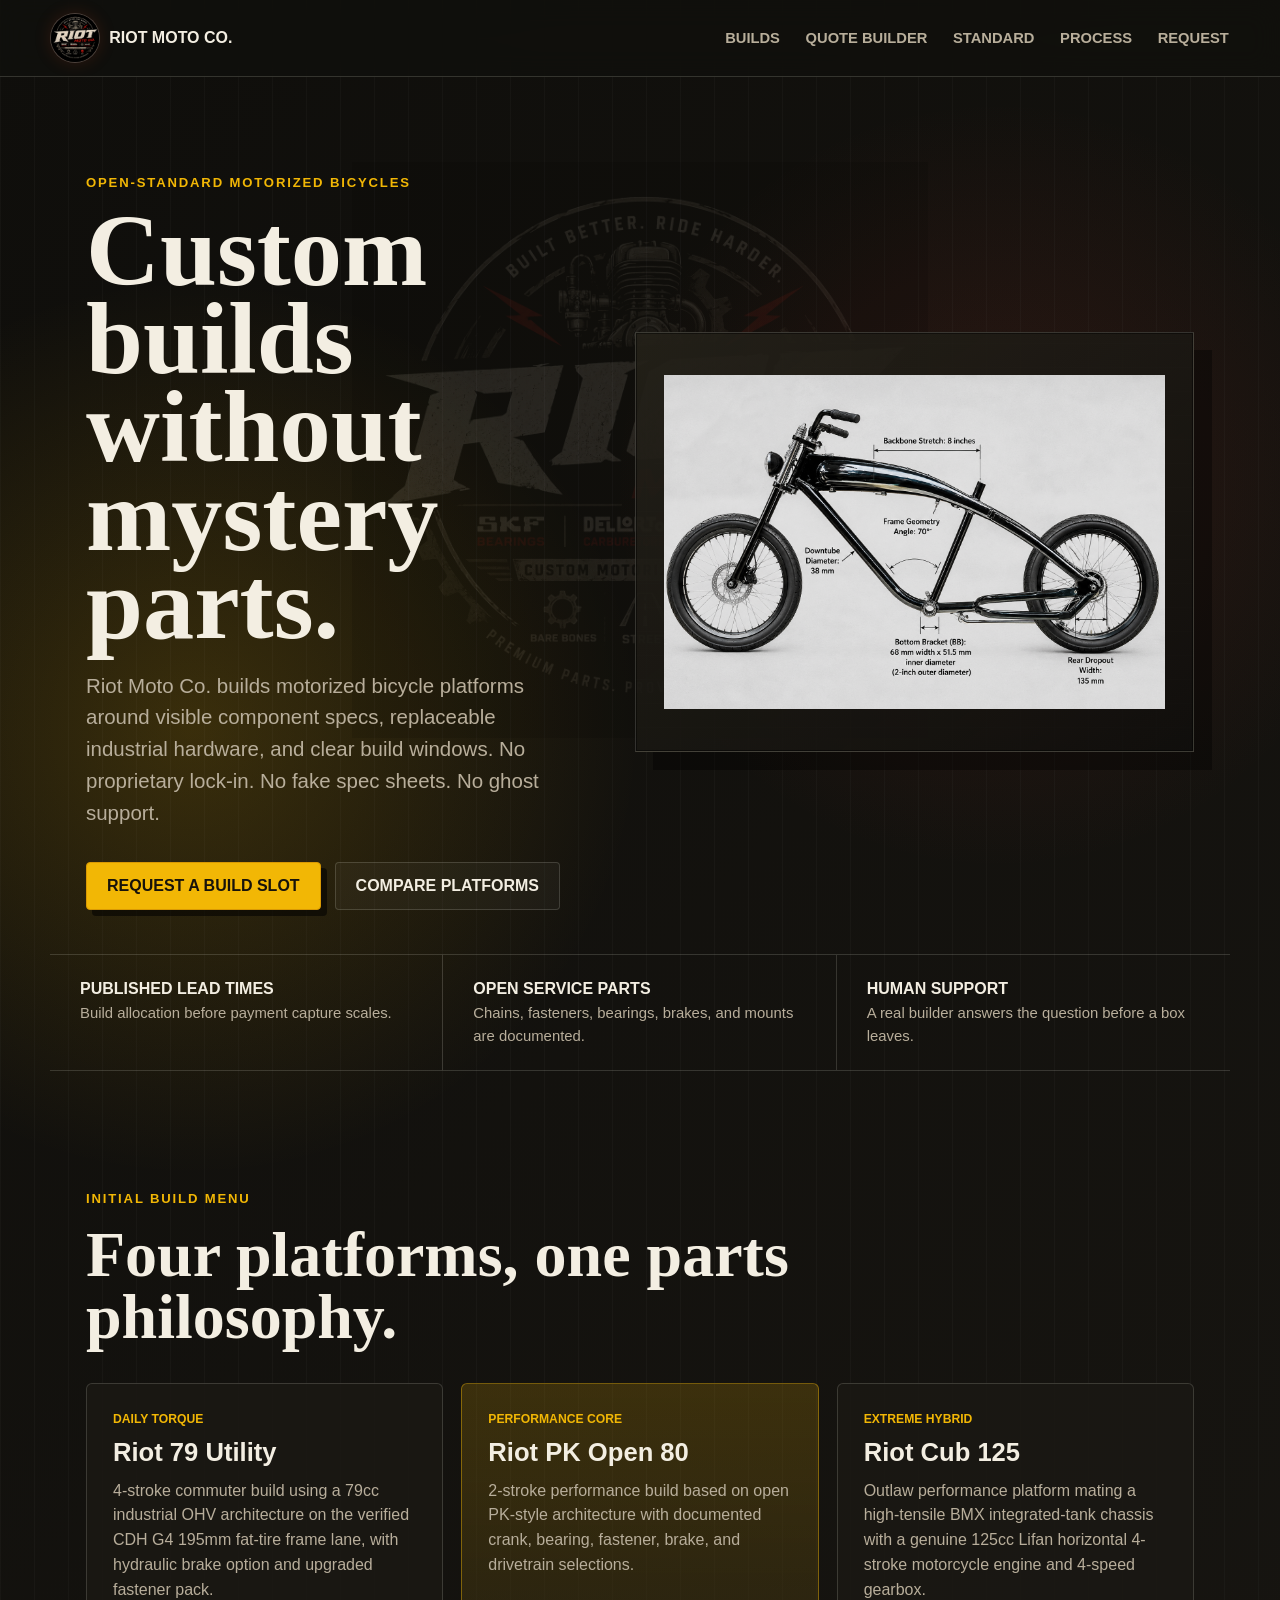
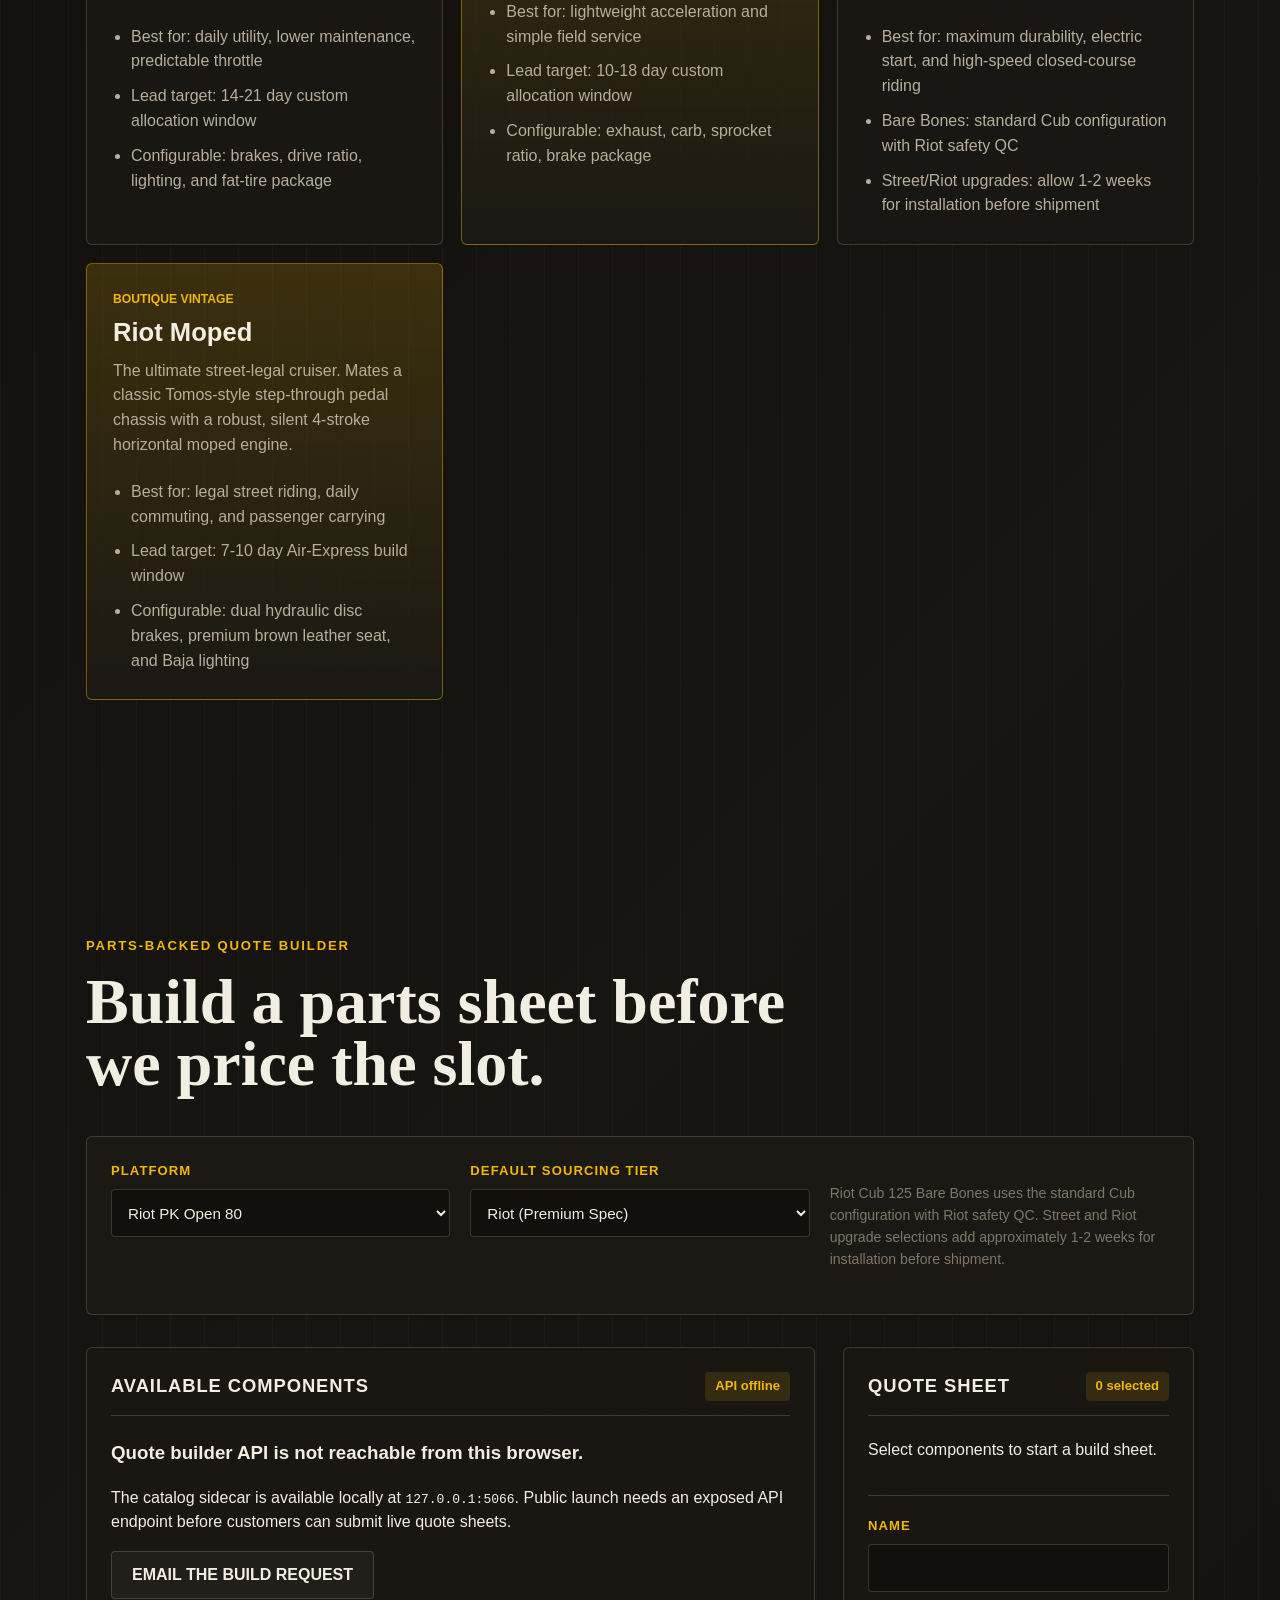
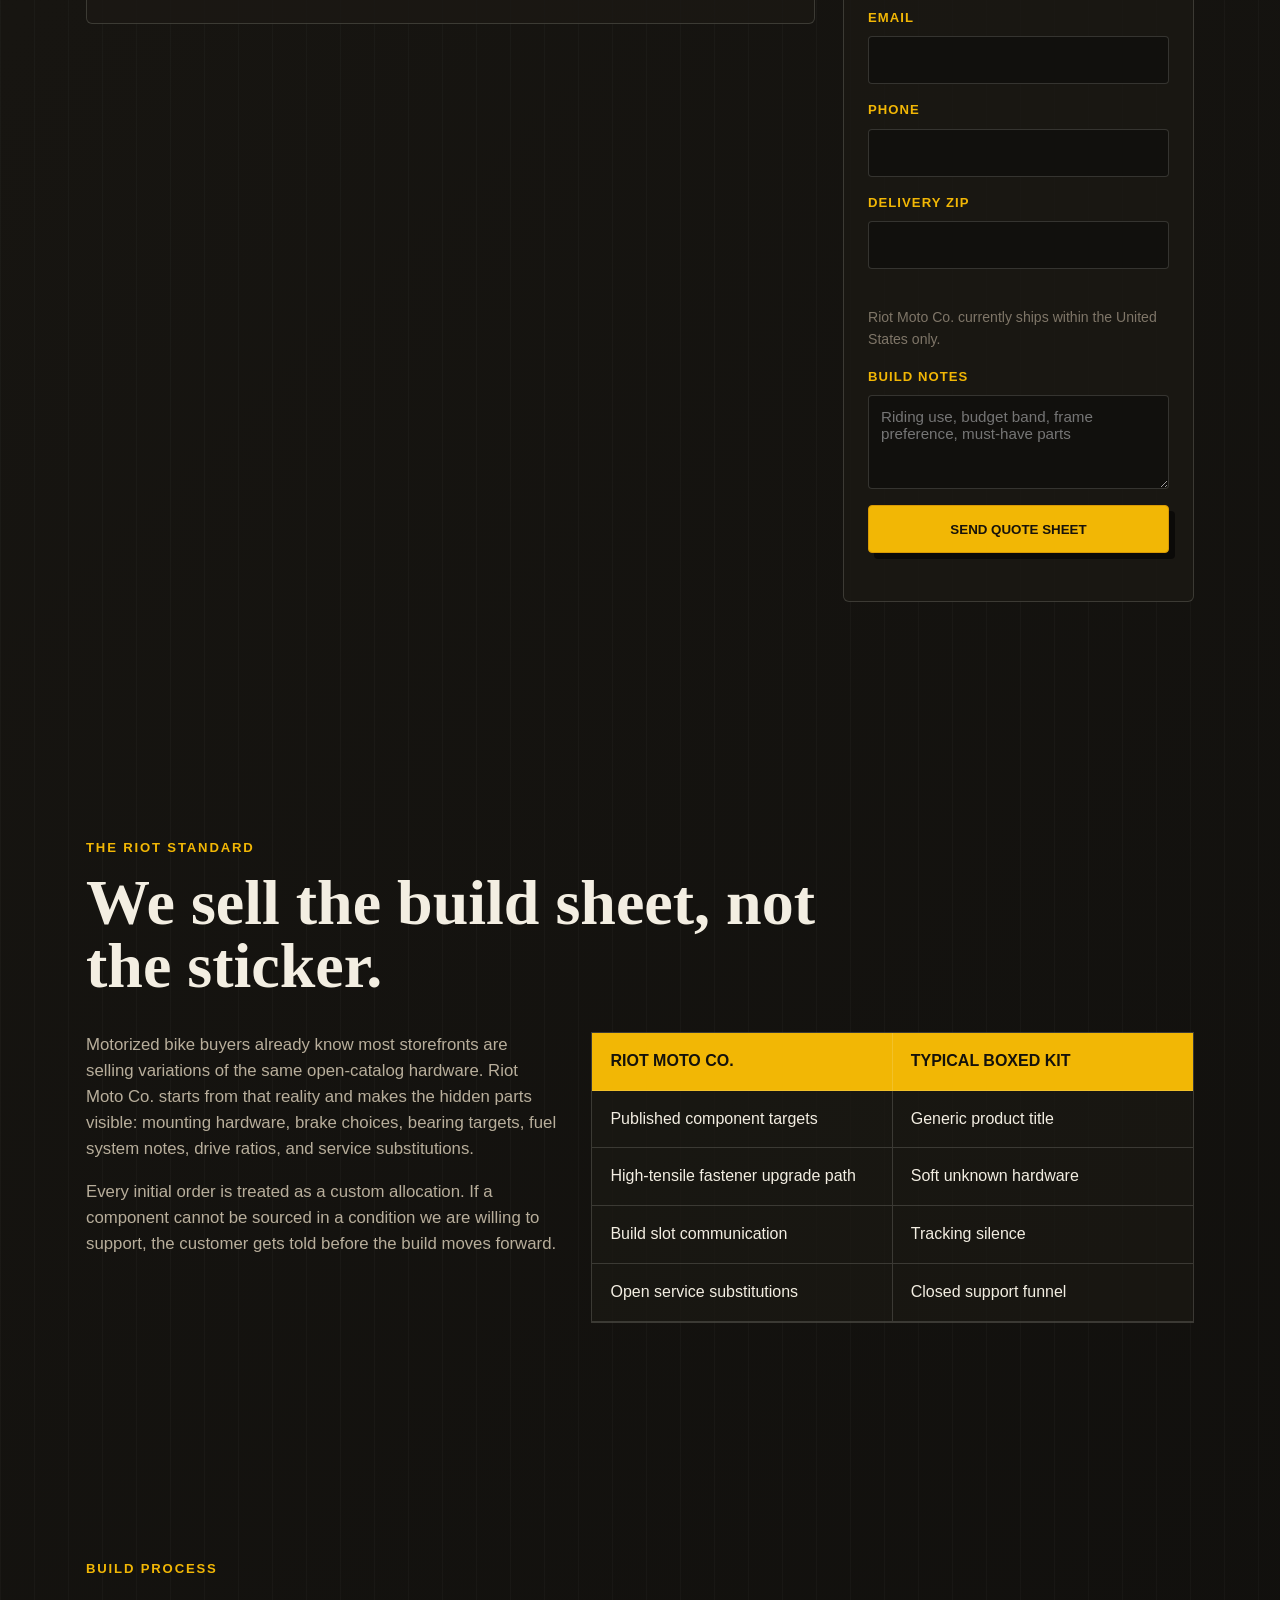
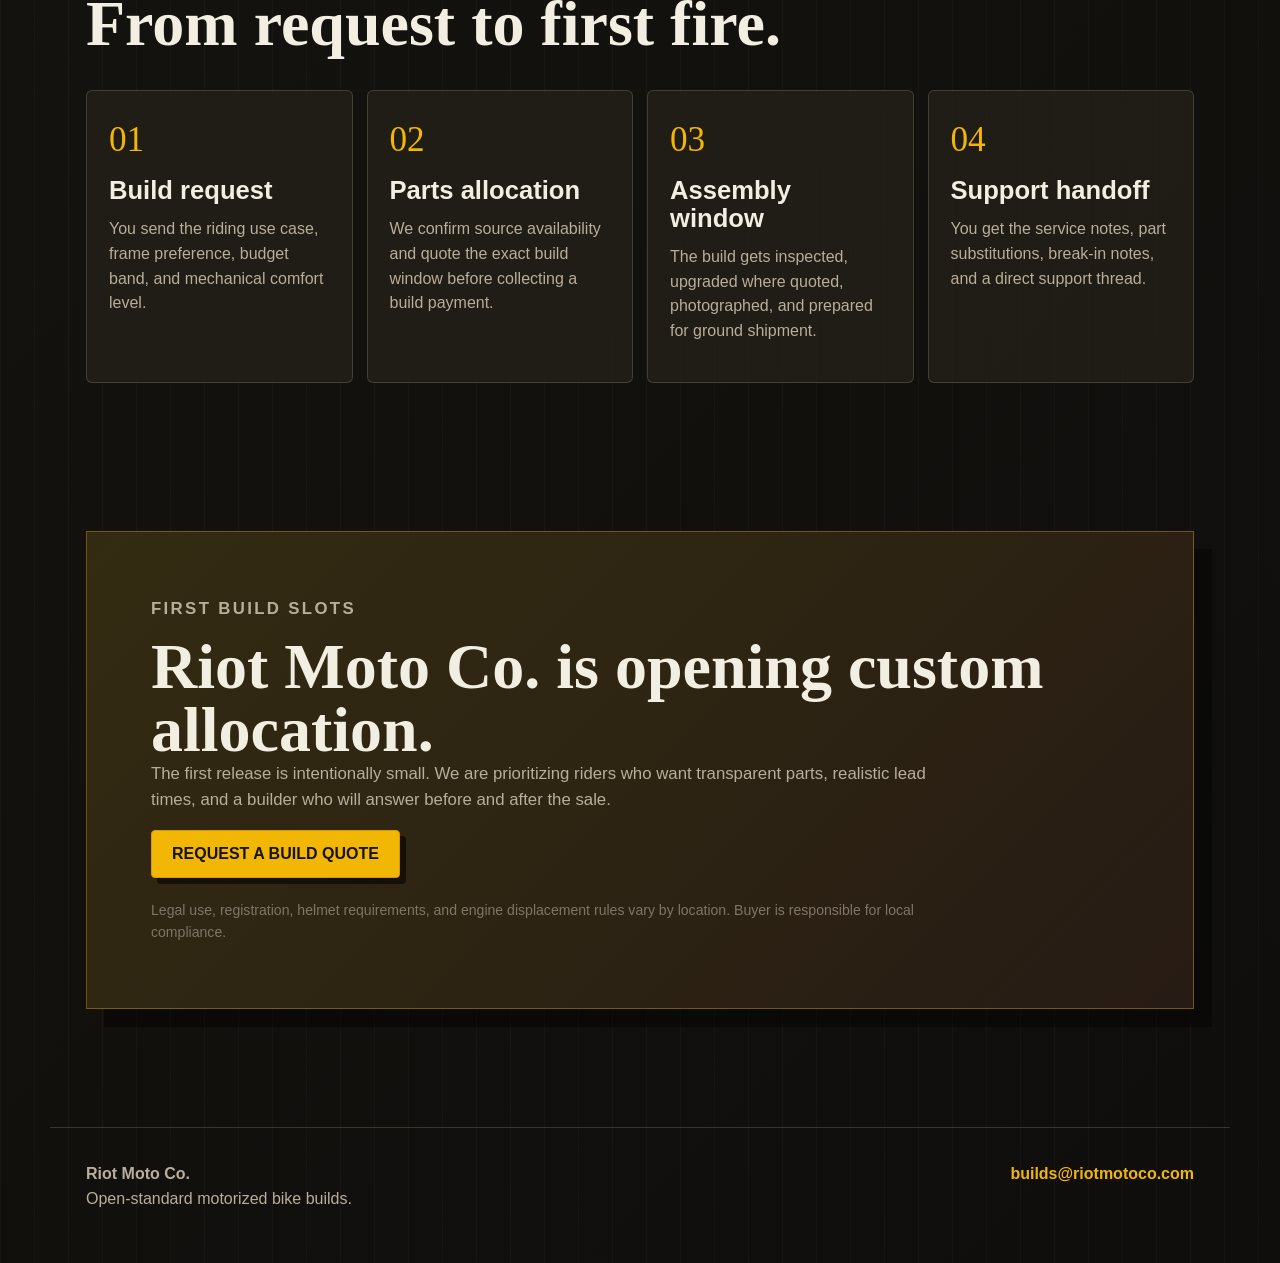
==== index.html @ 098c705f "Refine Cub 125 tier wording" ====
<!doctype html>
<html lang="en">
<head>
  <meta charset="utf-8">
  <meta name="viewport" content="width=device-width, initial-scale=1">
  <title>Riot Moto Co. | Open-Standard Motorized Bike Builds</title>
  <meta name="description" content="Riot Moto Co. builds open-standard motorized bicycle platforms with transparent parts, high-tensile hardware, and custom build allocation.">
  <meta name="robots" content="index, follow">
  <meta property="og:type" content="website">
  <meta property="og:site_name" content="Riot Moto Co.">
  <meta property="og:title" content="Riot Moto Co. | Open-Standard Motorized Bike Builds">
  <meta property="og:description" content="Built to order. Open-standard parts. Clear lead times. Real support.">
  <meta property="og:url" content="https://riotmotoco.com">
  <meta property="og:image" content="https://riotmotoco.com/assets/riot-moto-logo.png">
  <meta name="twitter:card" content="summary_large_image">
  <meta name="twitter:title" content="Riot Moto Co. | Open-Standard Motorized Bike Builds">
  <meta name="twitter:description" content="Custom motorized bicycle platforms with transparent parts, high-tensile hardware, and clear build allocation.">
  <meta name="twitter:image" content="https://riotmotoco.com/assets/riot-moto-logo.png">
  <link rel="canonical" href="https://riotmotoco.com">
  <link rel="icon" type="image/png" href="assets/riot-moto-logo-mark.png">
  <link rel="stylesheet" href="styles.css?v=14">
  <script src="app.js?v=17" defer></script>
  <script type="application/ld+json">
  {
    "@context": "https://schema.org",
    "@type": "LocalBusiness",
    "name": "Riot Moto Co.",
    "image": "https://riotmotoco.com/assets/riot-moto-logo.png",
    "url": "https://riotmotoco.com",
    "email": "builds@riotmotoco.com",
    "description": "Riot Moto Co. builds custom, open-standard motorized bicycle platforms with transparent parts, high-tensile hardware, and clear build allocation.",
    "priceRange": "$$",
    "address": {
      "@type": "PostalAddress",
      "addressCountry": "US"
    },
    "hasOfferCatalog": {
      "@type": "OfferCatalog",
      "name": "Custom Motorized Bicycle Platforms",
      "itemListElement": [
        {
          "@type": "Offer",
          "itemOffered": {
            "@type": "Service",
            "name": "Riot PK Open 80",
            "description": "2-stroke performance build based on open PK-style architecture with documented crank, bearing, fastener, brake, and drivetrain selections."
          }
        },
        {
          "@type": "Offer",
          "itemOffered": {
            "@type": "Service",
            "name": "Riot 79 Utility",
            "description": "4-stroke commuter build using a 79cc industrial OHV architecture on the CDH G4 195mm fat-tire frame lane."
          }
        },
        {
          "@type": "Offer",
          "itemOffered": {
            "@type": "Service",
            "name": "Riot Cub 125",
            "description": "Extreme Outlaw BMX hybrid platform mating a high-tensile integrated gas-tank chassis with a genuine 125cc Lifan horizontal 4-stroke motorcycle engine."
          }
        },
        {
          "@type": "Offer",
          "itemOffered": {
            "@type": "Service",
            "name": "Riot Moped",
            "description": "Turnkey pedal-equipped underbone moped platform with 49cc, 70cc, and 100cc four-stroke configuration paths."
          }
        }
      ]
    }
  }
  </script>
</head>
<body>
  <header class="site-header">
    <a class="brand" href="#top" aria-label="Riot Moto Co. home">
      <img class="brand-logo" src="assets/riot-moto-logo-mark.png" alt="Riot Moto Co. Logo Mark" width="48" height="48">
      <span>Riot Moto Co.</span>
    </a>
    <nav class="site-nav" aria-label="Primary navigation">
      <a href="#builds">Builds</a>
      <a href="#quote-builder">Quote Builder</a>
      <a href="#standard">Standard</a>
      <a href="#process">Process</a>
      <a href="#request">Request</a>
    </nav>
  </header>

  <main id="top">
    <section class="hero" aria-labelledby="hero-title">
      <div class="hero-copy">
        <p class="eyebrow">Open-standard motorized bicycles</p>
        <h1 id="hero-title">Custom builds without mystery parts.</h1>
        <p class="hero-lede">
          Riot Moto Co. builds motorized bicycle platforms around visible component specs,
          replaceable industrial hardware, and clear build windows. No proprietary lock-in.
          No fake spec sheets. No ghost support.
        </p>
        <div class="hero-actions">
          <a class="button primary" href="#request">Request a build slot</a>
          <a class="button ghost" href="#builds">Compare platforms</a>
        </div>
      </div>
      <div class="hero-visual" aria-label="Motorized bicycle frame geometry blueprint">
        <img src="assets/riot-frame-geometry.png" alt="Riot Moto Co. Motorized Bicycle Frame Geometry Blueprint">
      </div>
    </section>

    <section class="signal-strip" aria-label="Riot Moto Co. build promises">
      <div>
        <strong>Published lead times</strong>
        <span>Build allocation before payment capture scales.</span>
      </div>
      <div>
        <strong>Open service parts</strong>
        <span>Chains, fasteners, bearings, brakes, and mounts are documented.</span>
      </div>
      <div>
        <strong>Human support</strong>
        <span>A real builder answers the question before a box leaves.</span>
      </div>
    </section>

    <section id="builds" class="section builds" aria-labelledby="builds-title">
      <div class="section-heading">
        <p class="eyebrow">Initial build menu</p>
        <h2 id="builds-title">Four platforms, one parts philosophy.</h2>
      </div>
      <div class="build-grid">
        <article class="build-card">
          <div class="card-topline">Daily torque</div>
          <h3>Riot 79 Utility</h3>
          <p>4-stroke commuter build using a 79cc industrial OHV architecture on the verified CDH G4 195mm fat-tire frame lane, with hydraulic brake option and upgraded fastener pack.</p>
          <ul>
            <li>Best for: daily utility, lower maintenance, predictable throttle</li>
            <li>Lead target: 14-21 day custom allocation window</li>
            <li>Configurable: brakes, drive ratio, lighting, and fat-tire package</li>
          </ul>
        </article>

        <article class="build-card featured">
          <div class="card-topline">Performance core</div>
          <h3>Riot PK Open 80</h3>
          <p>2-stroke performance build based on open PK-style architecture with documented crank, bearing, fastener, brake, and drivetrain selections.</p>
          <ul>
            <li>Best for: lightweight acceleration and simple field service</li>
            <li>Lead target: 10-18 day custom allocation window</li>
            <li>Configurable: exhaust, carb, sprocket ratio, brake package</li>
          </ul>
        </article>

        <article class="build-card featured-extreme">
          <div class="card-topline">Extreme hybrid</div>
          <h3>Riot Cub 125</h3>
          <p>Outlaw performance platform mating a high-tensile BMX integrated-tank chassis with a genuine 125cc Lifan horizontal 4-stroke motorcycle engine and 4-speed gearbox.</p>
          <ul>
            <li>Best for: maximum durability, electric start, and high-speed closed-course riding</li>
            <li>Bare Bones: standard Cub configuration with Riot safety QC</li>
            <li>Street/Riot upgrades: allow 1-2 weeks for installation before shipment</li>
          </ul>
        </article>

        <article class="build-card featured">
          <div class="card-topline">Boutique Vintage</div>
          <h3>Riot Moped</h3>
          <p>The ultimate street-legal cruiser. Mates a classic Tomos-style step-through pedal chassis with a robust, silent 4-stroke horizontal moped engine.</p>
          <ul>
            <li>Best for: legal street riding, daily commuting, and passenger carrying</li>
            <li>Lead target: 7-10 day Air-Express build window</li>
            <li>Configurable: dual hydraulic disc brakes, premium brown leather seat, and Baja lighting</li>
          </ul>
        </article>
      </div>
    </section>

    <section id="quote-builder" class="section configurator" aria-labelledby="quote-builder-title">
      <div class="section-heading">
        <p class="eyebrow">Parts-backed quote builder</p>
        <h2 id="quote-builder-title">Build a parts sheet before we price the slot.</h2>
      </div>
      <div class="configurator-shell">
        <div class="configurator-controls" aria-label="Build configuration controls">
          <label class="field">
            <span>Platform</span>
            <select id="buildSelect">
              <option value="PK80">Riot PK Open 80</option>
              <option value="UTILITY79">Riot 79 Utility</option>
              <option value="CUB125">Riot Cub 125</option>
              <option value="MOPED70">Riot Moped</option>
            </select>
          </label>

          <label class="field">
            <span>Default Sourcing Tier</span>
            <select id="tierSelectDefault">
              <option value="premium" selected>Riot (Premium Spec)</option>
              <option value="mid">Street (Mid-Range)</option>
              <option value="cheap">Bare Bones (Cheap OEM)</option>
            </select>
          </label>

          <p class="small-note">Riot Cub 125 Bare Bones uses the standard Cub configuration with Riot safety QC. Street and Riot upgrade selections add approximately 1-2 weeks for installation before shipment.</p>


          <div class="filter-row" id="systemFilters" aria-label="Part system filters"></div>
        </div>

        <div class="catalog-layout">
          <div class="parts-panel">
            <div class="panel-heading">
              <h3>Available components</h3>
              <span id="partsCount">Loading...</span>
            </div>
            <div id="partsList" class="parts-list" aria-live="polite"></div>
          </div>

          <aside class="quote-panel" aria-label="Quote request summary">
            <div id="quoteConfigSection">
              <div class="panel-heading">
                <h3>Quote sheet</h3>
                <span id="selectedCount">0 selected</span>
              </div>
              <div id="selectedParts" class="selected-parts">
                <p class="muted-text">Select components to start a build sheet.</p>
              </div>
              <div id="sidebarTotal" class="sidebar-total-block"></div>
              <form id="quoteForm" class="quote-form">
                <label class="field">
                  <span>Name</span>
                  <input name="name" autocomplete="name" required>
                </label>
                <label class="field">
                  <span>Email</span>
                  <input name="email" type="email" autocomplete="email" required>
                </label>
                <label class="field">
                  <span>Phone</span>
                  <input name="phone" autocomplete="tel">
                </label>
                <label class="field">
                  <span>Delivery ZIP</span>
                  <input name="shipping_zip" inputmode="numeric" autocomplete="postal-code" pattern="[0-9]{5}" maxlength="5" required>
                </label>
                <p class="small-note">Riot Moto Co. currently ships within the United States only.</p>
                <label class="field">
                  <span>Build notes</span>
                  <textarea name="message" rows="4" placeholder="Riding use, budget band, frame preference, must-have parts"></textarea>
                </label>
                <button class="button primary" type="submit">Send quote sheet</button>
                <p id="quoteStatus" class="form-status" role="status"></p>
              </form>
            </div>
            <div id="quoteSuccessSection" class="quote-success-section" style="display: none;">
              <!-- Dynamic Success Landing Page goes here -->
            </div>
          </aside>
        </div>
      </div>
    </section>

    <section id="standard" class="section standard" aria-labelledby="standard-title">
      <div class="section-heading">
        <p class="eyebrow">The Riot standard</p>
        <h2 id="standard-title">We sell the build sheet, not the sticker.</h2>
      </div>
      <div class="standard-grid">
        <div class="standard-copy">
          <p>
            Motorized bike buyers already know most storefronts are selling variations of the
            same open-catalog hardware. Riot Moto Co. starts from that reality and makes the
            hidden parts visible: mounting hardware, brake choices, bearing targets, fuel
            system notes, drive ratios, and service substitutions.
          </p>
          <p>
            Every initial order is treated as a custom allocation. If a component cannot be
            sourced in a condition we are willing to support, the customer gets told before
            the build moves forward.
          </p>
        </div>
        <div class="contrast-table" role="table" aria-label="Riot Moto Co. standard compared to typical boxed kits">
          <div role="row" class="table-head">
            <span role="columnheader">Riot Moto Co.</span>
            <span role="columnheader">Typical boxed kit</span>
          </div>
          <div role="row">
            <span role="cell">Published component targets</span>
            <span role="cell">Generic product title</span>
          </div>
          <div role="row">
            <span role="cell">High-tensile fastener upgrade path</span>
            <span role="cell">Soft unknown hardware</span>
          </div>
          <div role="row">
            <span role="cell">Build slot communication</span>
            <span role="cell">Tracking silence</span>
          </div>
          <div role="row">
            <span role="cell">Open service substitutions</span>
            <span role="cell">Closed support funnel</span>
          </div>
        </div>
      </div>
    </section>

    <section id="process" class="section process" aria-labelledby="process-title">
      <div class="section-heading">
        <p class="eyebrow">Build process</p>
        <h2 id="process-title">From request to first fire.</h2>
      </div>
      <div class="process-steps">
        <article>
          <span>01</span>
          <h3>Build request</h3>
          <p>You send the riding use case, frame preference, budget band, and mechanical comfort level.</p>
        </article>
        <article>
          <span>02</span>
          <h3>Parts allocation</h3>
          <p>We confirm source availability and quote the exact build window before collecting a build payment.</p>
        </article>
        <article>
          <span>03</span>
          <h3>Assembly window</h3>
          <p>The build gets inspected, upgraded where quoted, photographed, and prepared for ground shipment.</p>
        </article>
        <article>
          <span>04</span>
          <h3>Support handoff</h3>
          <p>You get the service notes, part substitutions, break-in notes, and a direct support thread.</p>
        </article>
      </div>
    </section>

    <section id="request" class="section request" aria-labelledby="request-title">
      <div class="request-panel">
        <p class="eyebrow">First build slots</p>
        <h2 id="request-title">Riot Moto Co. is opening custom allocation.</h2>
        <p>
          The first release is intentionally small. We are prioritizing riders who want
          transparent parts, realistic lead times, and a builder who will answer before
          and after the sale.
        </p>
        <a class="button primary" href="mailto:builds@riotmotoco.com?subject=Riot%20Co.%20Build%20Request&body=Name%3A%0ALocation%3A%0APlatform%20interest%3A%20Riot%2079%20Utility%20%2F%20Riot%20PK%20Open%2080%20%2F%20Riot%20Cub%20125%20%2F%20Riot%20Moped%0ABudget%20band%3A%0ARiding%20use%20case%3A%0AMechanical%20comfort%20level%3A%0AQuestions%3A">Request a build quote</a>
        <p class="small-note">Legal use, registration, helmet requirements, and engine displacement rules vary by location. Buyer is responsible for local compliance.</p>
      </div>
    </section>
  </main>

  <footer class="site-footer">
    <div>
      <strong>Riot Moto Co.</strong>
      <span>Open-standard motorized bike builds.</span>
    </div>
    <a href="mailto:builds@riotmotoco.com">builds@riotmotoco.com</a>
  </footer>
</body>
</html>
---- styles.css ----
:root {
  --bg: #11100d;
  --panel: #1b1914;
  --panel-2: #242119;
  --ink: #f3eee2;
  --muted: #b8ae9b;
  --faint: #7f7668;
  --line: rgba(243, 238, 226, 0.16);
  --yellow: #f2b705;
  --yellow-2: #d99904;
  --red: #c83f2f;
  --steel: #9ba7a5;
  --green: #6f8f54;
  --max: 1180px;
}

* {
  box-sizing: border-box;
}

html {
  scroll-behavior: smooth;
}

body {
  margin: 0;
  color: var(--ink);
  font-family: "Aptos", "Segoe UI", sans-serif;
  background:
    linear-gradient(90deg, rgba(255,255,255,0.025) 1px, transparent 1px) 0 0 / 34px 34px,
    radial-gradient(circle at 15% 12%, rgba(242, 183, 5, 0.18), transparent 28rem),
    radial-gradient(circle at 78% 8%, rgba(200, 63, 47, 0.14), transparent 24rem),
    linear-gradient(135deg, #0f0e0b, #171511 44%, #0f0e0c);
  line-height: 1.55;
}

body::before {
  content: "";
  position: fixed;
  inset: 0;
  z-index: 0;
  pointer-events: none;
  background: url("assets/riot-moto-logo.png") center center / clamp(340px, 64vmin, 820px) auto no-repeat;
  opacity: 0.1;
  filter: saturate(0.92) contrast(1.05);
}

body > * {
  position: relative;
  z-index: 1;
}

a {
  color: inherit;
}

.site-header {
  position: sticky;
  top: 0;
  z-index: 20;
  display: flex;
  align-items: center;
  justify-content: space-between;
  gap: 24px;
  padding: 14px clamp(18px, 4vw, 52px);
  background: rgba(17, 16, 13, 0.82);
  border-bottom: 1px solid var(--line);
  backdrop-filter: blur(14px);
}

.brand {
  display: inline-flex;
  align-items: center;
  gap: 10px;
  font-weight: 900;
  text-decoration: none;
  text-transform: uppercase;
}

.brand-logo {
  width: 48px;
  height: 48px;
  object-fit: contain;
  border-radius: 50%;
  box-shadow: 0 0 0 1px rgba(243, 238, 226, 0.22), 0 0 18px rgba(200, 63, 47, 0.18);
}

.site-nav {
  display: flex;
  flex-wrap: wrap;
  justify-content: flex-end;
  gap: clamp(12px, 2vw, 26px);
  color: var(--muted);
  font-size: 0.92rem;
  font-weight: 800;
  text-transform: uppercase;
}

.site-nav a {
  text-decoration: none;
}

.site-nav a:hover {
  color: var(--yellow);
}

.hero {
  min-height: calc(100svh - 66px);
  max-width: var(--max);
  margin: 0 auto;
  display: grid;
  grid-template-columns: minmax(0, 0.92fr) minmax(320px, 1.08fr);
  align-items: center;
  gap: clamp(28px, 6vw, 72px);
  padding: clamp(52px, 8vw, 96px) clamp(18px, 4vw, 36px) 44px;
}

.eyebrow {
  margin: 0 0 14px;
  color: var(--yellow);
  font-size: 0.82rem;
  font-weight: 900;
  letter-spacing: 0.14em;
  text-transform: uppercase;
}

h1,
h2,
h3,
p {
  margin-top: 0;
}

h1 {
  max-width: 780px;
  margin-bottom: 22px;
  font-family: Georgia, "Times New Roman", serif;
  font-size: clamp(3.5rem, 8vw, 7.25rem);
  line-height: 0.86;
  letter-spacing: 0;
}

.hero-lede {
  max-width: 680px;
  color: var(--muted);
  font-size: clamp(1.03rem, 1.8vw, 1.28rem);
}

.hero-actions {
  display: flex;
  flex-wrap: wrap;
  gap: 14px;
  margin-top: 34px;
}

.button {
  display: inline-flex;
  align-items: center;
  justify-content: center;
  min-height: 48px;
  padding: 0 20px;
  border: 1px solid var(--line);
  border-radius: 4px;
  font-weight: 900;
  text-decoration: none;
  text-transform: uppercase;
}

.button.primary {
  color: #17130b;
  background: var(--yellow);
  border-color: var(--yellow-2);
  box-shadow: 6px 6px 0 rgba(0, 0, 0, 0.55);
}

.button.ghost {
  color: var(--ink);
  background: rgba(255, 255, 255, 0.035);
}

.button:hover {
  transform: translateY(-1px);
}

.hero-visual {
  min-height: 420px;
  display: grid;
  place-items: center;
  padding: clamp(10px, 3vw, 28px);
  border: 1px solid var(--line);
  background:
    linear-gradient(145deg, rgba(36, 33, 25, 0.92), rgba(15, 14, 12, 0.8)),
    repeating-linear-gradient(0deg, transparent, transparent 23px, rgba(255,255,255,0.04) 24px);
  box-shadow: inset 0 0 0 1px rgba(0,0,0,0.45), 18px 18px 0 rgba(0,0,0,0.36);
}

.hero-visual img {
  width: min(100%, 620px);
  height: auto;
}

.signal-strip {
  max-width: var(--max);
  margin: 0 auto;
  display: grid;
  grid-template-columns: repeat(3, 1fr);
  border-top: 1px solid var(--line);
  border-bottom: 1px solid var(--line);
}

.signal-strip div {
  padding: 22px clamp(18px, 3vw, 30px);
  border-right: 1px solid var(--line);
}

.signal-strip div:last-child {
  border-right: 0;
}

.signal-strip strong,
.signal-strip span {
  display: block;
}

.signal-strip strong {
  color: var(--ink);
  text-transform: uppercase;
}

.signal-strip span {
  color: var(--muted);
  font-size: 0.93rem;
}

.section {
  max-width: var(--max);
  margin: 0 auto;
  padding: clamp(74px, 10vw, 118px) clamp(18px, 4vw, 36px);
}

.section-heading {
  max-width: 760px;
  margin-bottom: 34px;
}

h2 {
  margin-bottom: 0;
  font-family: Georgia, "Times New Roman", serif;
  font-size: clamp(2.2rem, 5vw, 4.4rem);
  line-height: 0.98;
  letter-spacing: 0;
}

.build-grid {
  display: grid;
  grid-template-columns: repeat(3, 1fr);
  gap: 18px;
}

.build-card {
  min-height: 420px;
  padding: 26px;
  background: rgba(27, 25, 20, 0.88);
  border: 1px solid var(--line);
  border-radius: 6px;
}

.build-card.featured {
  background: linear-gradient(180deg, rgba(242, 183, 5, 0.18), rgba(27, 25, 20, 0.9));
  border-color: rgba(242, 183, 5, 0.42);
}

.card-topline {
  color: var(--yellow);
  font-size: 0.76rem;
  font-weight: 900;
  text-transform: uppercase;
}

.build-card h3,
.process-steps h3 {
  margin: 10px 0 12px;
  font-size: clamp(1.35rem, 2vw, 1.85rem);
  line-height: 1.08;
}

.build-card p,
.build-card li,
.standard-copy p,
.process-steps p,
.request-panel p {
  color: var(--muted);
}

.build-card ul {
  padding-left: 18px;
  margin: 22px 0 0;
}

.build-card li + li {
  margin-top: 10px;
}

.standard-grid {
  display: grid;
  grid-template-columns: minmax(0, 0.88fr) minmax(320px, 1.12fr);
  gap: 32px;
  align-items: start;
}

.standard-copy {
  font-size: 1.05rem;
}

.contrast-table {
  border: 1px solid var(--line);
  background: rgba(27, 25, 20, 0.72);
}

.contrast-table > div {
  display: grid;
  grid-template-columns: 1fr 1fr;
}

.contrast-table span {
  padding: 16px 18px;
  border-bottom: 1px solid var(--line);
}

.contrast-table span:first-child {
  border-right: 1px solid var(--line);
}

.contrast-table .table-head span {
  color: #15120b;
  background: var(--yellow);
  font-weight: 900;
  text-transform: uppercase;
}

.process-steps {
  display: grid;
  grid-template-columns: repeat(4, 1fr);
  gap: 14px;
}

.process-steps article {
  padding: 22px;
  min-height: 245px;
  background: rgba(36, 33, 25, 0.78);
  border: 1px solid var(--line);
  border-radius: 6px;
}

.process-steps span {
  color: var(--yellow);
  font-family: Georgia, "Times New Roman", serif;
  font-size: 2.2rem;
}

.request {
  padding-top: 30px;
}

.request-panel {
  padding: clamp(30px, 6vw, 64px);
  border: 1px solid rgba(242, 183, 5, 0.36);
  background:
    linear-gradient(135deg, rgba(242, 183, 5, 0.12), rgba(200, 63, 47, 0.08)),
    rgba(27, 25, 20, 0.92);
  box-shadow: 18px 18px 0 rgba(0,0,0,0.38);
}

.request-panel p {
  max-width: 790px;
  font-size: 1.05rem;
}

.small-note {
  margin: 22px 0 0;
  color: var(--faint) !important;
  font-size: 0.88rem !important;
}

.site-footer {
  max-width: var(--max);
  margin: 0 auto;
  padding: 34px clamp(18px, 4vw, 36px) 52px;
  display: flex;
  justify-content: space-between;
  gap: 18px;
  color: var(--muted);
  border-top: 1px solid var(--line);
}

.site-footer strong,
.site-footer span {
  display: block;
}

.site-footer a {
  color: var(--yellow);
  text-decoration: none;
  font-weight: 900;
}

@media (max-width: 900px) {
  .site-header,
  .site-footer {
    align-items: flex-start;
    flex-direction: column;
  }

  .hero,
  .standard-grid {
    grid-template-columns: 1fr;
  }

  .hero {
    min-height: auto;
  }

  .hero-visual {
    min-height: 300px;
  }

  .signal-strip,
  .build-grid,
  .process-steps {
    grid-template-columns: 1fr;
  }

  .signal-strip div {
    border-right: 0;
    border-bottom: 1px solid var(--line);
  }

  .signal-strip div:last-child {
    border-bottom: 0;
  }
}

@media (max-width: 560px) {
  .site-nav {
    display: none;
  }

  h1 {
    font-size: clamp(3rem, 18vw, 4.2rem);
  }

  .hero-actions,
  .button {
    width: 100%;
  }

  .contrast-table > div {
    grid-template-columns: 1fr;
  }

  .contrast-table span:first-child {
    border-right: 0;
  }
}

/* CONFIGURATOR LAYOUT SYSTEM */
.configurator-shell {
  display: flex;
  flex-direction: column;
  gap: 32px;
  margin-top: 40px;
}

.configurator-controls {
  display: grid;
  grid-template-columns: repeat(auto-fit, minmax(260px, 1fr));
  gap: 20px;
  background: var(--panel);
  border: 1px solid var(--line);
  padding: 24px;
  border-radius: 6px;
}

.field {
  display: flex;
  flex-direction: column;
  gap: 8px;
}

.field span {
  font-size: 0.82rem;
  font-weight: 900;
  text-transform: uppercase;
  color: var(--yellow);
  letter-spacing: 0.08em;
}

.field select,
.field input,
.field textarea {
  min-height: 48px;
  padding: 12px;
  color: var(--ink);
  background: var(--bg);
  border: 1px solid var(--line);
  border-radius: 4px;
  font-family: inherit;
  font-size: 0.95rem;
  outline: none;
  transition: border-color 0.2s, box-shadow 0.2s;
}

.field select:focus,
.field input:focus,
.field textarea:focus {
  border-color: var(--yellow);
  box-shadow: 0 0 0 3px rgba(242, 183, 5, 0.18);
}

.filter-row {
  display: flex;
  flex-wrap: wrap;
  align-items: flex-end;
  gap: 10px;
}

.filter-chip {
  min-height: 38px;
  padding: 0 16px;
  color: var(--muted);
  background: rgba(255, 255, 255, 0.02);
  border: 1px solid var(--line);
  border-radius: 20px;
  font-size: 0.85rem;
  font-weight: 700;
  cursor: pointer;
  transition: all 0.2s;
}

.filter-chip:hover {
  color: var(--ink);
  background: rgba(255, 255, 255, 0.06);
}

.filter-chip.active {
  color: #17130b;
  background: var(--yellow);
  border-color: var(--yellow-2);
}

/* CATALOG DOUBLE-COLUMN GRID */
.catalog-layout {
  display: grid;
  grid-template-columns: minmax(0, 1.35fr) minmax(320px, 0.65fr);
  gap: 28px;
  align-items: start;
}

.parts-panel,
.quote-panel {
  background: rgba(27, 25, 20, 0.82);
  border: 1px solid var(--line);
  border-radius: 6px;
}

.parts-panel {
  padding: 24px;
}

.quote-panel {
  position: sticky;
  top: 86px;
  padding: 24px;
}

.panel-heading {
  display: flex;
  align-items: center;
  justify-content: space-between;
  border-bottom: 1px solid var(--line);
  padding-bottom: 14px;
  margin-bottom: 22px;
}

.panel-heading h3 {
  margin: 0;
  font-size: 1.15rem;
  font-weight: 900;
  text-transform: uppercase;
  letter-spacing: 0.05em;
}

#partsCount,
#selectedCount {
  font-size: 0.82rem;
  font-weight: 800;
  color: var(--yellow);
  background: rgba(242, 183, 5, 0.12);
  padding: 4px 10px;
  border-radius: 4px;
}

/* PART ROW CONTAINER */
.parts-list {
  display: flex;
  flex-direction: column;
  gap: 24px;
}

.part-row {
  display: flex;
  flex-direction: column;
  gap: 16px;
  padding: 20px;
  background: var(--panel-2);
  border: 1px solid var(--line);
  border-radius: 6px;
  transition: border-color 0.25s, box-shadow 0.25s;
}

.part-row.included {
  border-color: rgba(242, 183, 5, 0.25);
  box-shadow: inset 4px 0 0 var(--yellow);
}

.part-row.excluded {
  opacity: 0.6;
  border-color: rgba(255, 255, 255, 0.04);
}

.part-header {
  display: flex;
  flex-direction: column;
  gap: 8px;
}

.part-title-row {
  display: flex;
  flex-wrap: wrap;
  align-items: center;
  justify-content: space-between;
  gap: 12px;
}

.part-title-row h4 {
  margin: 0;
  font-size: 1.18rem;
  font-weight: 800;
}

.required-pill {
  font-size: 0.72rem;
  font-weight: 800;
  color: #c83f2f;
  background: rgba(200, 63, 47, 0.12);
  border: 1px solid rgba(200, 63, 47, 0.3);
  padding: 3px 8px;
  border-radius: 4px;
  text-transform: uppercase;
}

.optional-pill {
  font-size: 0.72rem;
  font-weight: 800;
  color: var(--steel);
  background: rgba(155, 167, 165, 0.1);
  border: 1px solid rgba(155, 167, 165, 0.2);
  padding: 3px 8px;
  border-radius: 4px;
  text-transform: uppercase;
}

.part-meta {
  margin: 0;
  display: flex;
  flex-wrap: wrap;
  gap: 14px;
  font-size: 0.8rem;
}

.part-meta div {
  display: flex;
  gap: 6px;
}

.part-meta dt {
  color: var(--faint);
  font-weight: 800;
  text-transform: uppercase;
}

.part-meta dd {
  margin: 0;
  color: var(--muted);
}

/* THREE TIER GRID */
.tier-grid {
  display: grid;
  grid-template-columns: repeat(auto-fit, minmax(200px, 1fr));
  gap: 12px;
}

.tier-card {
  display: flex;
  flex-direction: column;
  text-align: left;
  padding: 16px;
  background: rgba(17, 16, 13, 0.58);
  border: 1px solid var(--line);
  border-radius: 4px;
  cursor: pointer;
  outline: none;
  font-family: inherit;
  transition: border-color 0.2s, box-shadow 0.2s, background-color 0.2s;
}

.tier-card:hover {
  background: rgba(255, 255, 255, 0.025);
  border-color: var(--faint);
}

.tier-badge {
  font-size: 0.65rem;
  font-weight: 900;
  text-transform: uppercase;
  letter-spacing: 0.05em;
  padding: 2px 6px;
  border-radius: 3px;
  width: max-content;
  margin-bottom: 10px;
}

.tier-card.cheap .tier-badge {
  color: #c83f2f;
  background: rgba(200, 63, 47, 0.12);
}

.tier-card.mid .tier-badge {
  color: var(--steel);
  background: rgba(155, 167, 165, 0.12);
}

.tier-card.premium .tier-badge {
  color: var(--yellow);
  background: rgba(242, 183, 5, 0.12);
}

.tier-card.none .tier-badge {
  color: var(--faint);
  background: rgba(255, 255, 255, 0.04);
}

.tier-title {
  display: block;
  font-size: 0.9rem;
  font-weight: 800;
  color: var(--ink);
  margin-bottom: 6px;
}

.tier-desc {
  font-size: 0.78rem;
  line-height: 1.4;
  color: var(--muted);
}

/* ACTIVE TIER CARDS */
.tier-card.active {
  background: rgba(255, 255, 255, 0.045);
}

.tier-card.cheap.active {
  border-color: #c83f2f;
  box-shadow: 0 0 0 3px rgba(200, 63, 47, 0.15);
}

.tier-card.mid.active {
  border-color: var(--steel);
  box-shadow: 0 0 0 3px rgba(155, 167, 165, 0.15);
}

.tier-card.premium.active {
  border-color: var(--yellow);
  box-shadow: 0 0 0 3px rgba(242, 183, 5, 0.18);
  background: linear-gradient(180deg, rgba(242, 183, 5, 0.05), transparent);
}

.tier-card.none.active {
  border-color: var(--faint);
  opacity: 0.6;
}

/* SIDEBAR / SELECTION SHEET */
.selected-parts {
  display: flex;
  flex-direction: column;
  gap: 10px;
  max-height: 280px;
  overflow-y: auto;
  border-bottom: 1px solid var(--line);
  padding-bottom: 16px;
  margin-bottom: 20px;
}

.selected-item {
  display: flex;
  flex-direction: column;
  gap: 4px;
  padding: 10px 12px;
  background: var(--panel-2);
  border: 1px solid var(--line);
  border-radius: 4px;
}

.selected-item strong {
  font-size: 0.88rem;
  color: var(--ink);
}

.selected-meta {
  display: flex;
  align-items: center;
  justify-content: space-between;
  font-size: 0.74rem;
  color: var(--faint);
}

.selected-badge {
  font-size: 0.62rem;
  font-weight: 800;
  text-transform: uppercase;
  padding: 1px 6px;
  border-radius: 3px;
}

.selected-badge.badge-cheap {
  color: #c83f2f;
  background: rgba(200, 63, 47, 0.12);
}

.selected-badge.badge-mid {
  color: var(--steel);
  background: rgba(155, 167, 165, 0.12);
}

.selected-badge.badge-premium {
  color: var(--yellow);
  background: rgba(242, 183, 5, 0.12);
}

.sidebar-total-block {
  margin-bottom: 20px;
}

.sidebar-total-card {
  display: flex;
  flex-direction: column;
  gap: 4px;
  padding: 14px 16px;
  background: linear-gradient(135deg, rgba(0, 255, 0, 0.08), rgba(0, 255, 0, 0.02));
  border: 1px solid rgba(0, 255, 0, 0.25);
  border-radius: 6px;
  box-shadow: inset 0 0 10px rgba(0, 255, 0, 0.03);
}

.sidebar-total-breakdown {
  display: flex;
  flex-direction: column;
  gap: 6px;
  margin-bottom: 8px;
  font-size: 0.8rem;
  color: rgba(255, 255, 255, 0.7);
}

.breakdown-row {
  display: flex;
  justify-content: space-between;
  align-items: center;
}

.breakdown-row span:last-child {
  color: #00FF00;
  font-weight: 600;
}

.breakdown-divider {
  height: 1px;
  background: rgba(0, 255, 0, 0.2);
  margin: 6px 0;
}

.sidebar-total-card .total-label {
  font-size: 0.72rem;
  font-weight: 700;
  text-transform: uppercase;
  letter-spacing: 0.08em;
  color: #88ff88;
}

.sidebar-total-card .total-amount {
  font-size: 1.6rem;
  font-weight: 800;
  color: #00FF00;
  text-shadow: 0 0 8px rgba(0, 255, 0, 0.15);
}

.picker-total-block {
  background: rgba(0, 0, 0, 0.2);
  border-top: 2px solid var(--line);
  padding: 16px 20px 0 20px;
}

.picker-breakdown-row {
  display: flex;
  justify-content: space-between;
  align-items: center;
  padding: 6px 0;
  font-size: 0.88rem;
}

.picker-breakdown-row span {
  color: var(--faint);
  font-weight: 500;
}

.picker-breakdown-row strong {
  color: var(--ink);
  font-weight: 600;
}

.quote-form {
  display: flex;
  flex-direction: column;
  gap: 16px;
}

.form-status {
  font-size: 0.88rem;
  color: var(--yellow);
  margin: 8px 0 0;
}

/* SUCCESS LANDING CARD */
.success-landing-card {
  display: flex;
  flex-direction: column;
  gap: 16px;
  animation: fadeIn 0.3s ease-out;
}

.success-header {
  display: flex;
  align-items: center;
  gap: 10px;
}

.success-icon {
  font-size: 1.5rem;
  text-shadow: 0 0 10px rgba(242, 183, 5, 0.4);
}

.success-intro {
  font-size: 0.88rem;
  line-height: 1.5;
  color: var(--faint);
}

.success-intro strong {
  color: var(--ink);
}

.success-total-card {
  display: flex;
  flex-direction: column;
  gap: 4px;
  padding: 14px 16px;
  background: linear-gradient(135deg, rgba(0, 255, 0, 0.12), rgba(0, 255, 0, 0.04));
  border: 1px solid rgba(0, 255, 0, 0.35);
  border-radius: 6px;
  box-shadow: 0 4px 12px rgba(0, 255, 0, 0.05);
}

.success-total-card .total-label {
  font-size: 0.72rem;
  font-weight: 700;
  text-transform: uppercase;
  letter-spacing: 0.08em;
  color: #88ff88;
}

.success-total-card .total-amount {
  font-size: 1.8rem;
  font-weight: 800;
  color: #00FF00;
  text-shadow: 0 0 8px rgba(0, 255, 0, 0.2);
}

.success-manifest-box {
  display: flex;
  flex-direction: column;
  gap: 8px;
}

.success-manifest-box h4 {
  font-size: 0.78rem;
  font-weight: 700;
  text-transform: uppercase;
  letter-spacing: 0.06em;
  color: var(--faint);
}

.success-manifest-list {
  display: flex;
  flex-direction: column;
  gap: 6px;
  max-height: 160px;
  overflow-y: auto;
  padding-right: 4px;
  border-bottom: 1px solid var(--line);
  padding-bottom: 10px;
}

.success-part-item {
  display: flex;
  align-items: center;
  justify-content: space-between;
  font-size: 0.8rem;
  color: var(--faint);
}

.success-part-tier {
  font-size: 0.7rem;
  font-weight: 700;
  color: var(--yellow);
}

.success-btn {
  margin-top: 8px;
}

@keyframes fadeIn {
  from { opacity: 0; transform: translateY(8px); }
  to { opacity: 1; transform: translateY(0); }
}

@media (max-width: 990px) {
  .catalog-layout {
    grid-template-columns: 1fr;
  }
  
  .quote-panel {
    position: static;
  }
}

/* PC PART PICKER STYLES */
.part-picker-table {
  display: flex;
  flex-direction: column;
  background: rgba(20, 18, 14, 0.4);
  border: 1px solid var(--line);
  border-radius: 6px;
  overflow: hidden;
}

.picker-header-row {
  display: grid;
  grid-template-columns: 240px 1fr 100px;
  padding: 14px 20px;
  background: rgba(255, 255, 255, 0.03);
  border-bottom: 1px solid var(--line);
  font-size: 0.82rem;
  font-weight: 800;
  text-transform: uppercase;
  color: var(--faint);
  letter-spacing: 0.05em;
}

.picker-row {
  display: grid;
  grid-template-columns: 240px 1fr 100px;
  padding: 20px;
  border-bottom: 1px solid var(--line);
  align-items: center;
  transition: background-color 0.2s, opacity 0.2s;
}

.picker-row.included {
  background: rgba(255, 255, 255, 0.005);
}

.picker-row.excluded {
  opacity: 0.45;
  background: rgba(0, 0, 0, 0.2);
}

.picker-row:last-child {
  border-bottom: none;
}

.comp-title-row {
  display: flex;
  flex-wrap: wrap;
  align-items: center;
  gap: 8px;
  margin-bottom: 6px;
}

.comp-title-row h4 {
  margin: 0;
  font-size: 1.05rem;
  font-weight: 800;
  color: var(--ink);
}

.comp-meta {
  font-size: 0.72rem;
  color: var(--faint);
}

.system-tag {
  color: var(--yellow);
  font-weight: 700;
}

.tier-select {
  width: 100%;
  max-width: 480px;
  min-height: 40px;
  padding: 8px 12px;
  color: var(--ink);
  background: #1C1B17;
  border: 1px solid var(--line);
  border-radius: 4px;
  font-family: inherit;
  font-size: 0.88rem;
  outline: none;
  cursor: pointer;
  transition: border-color 0.2s;
}

.tier-select:focus {
  border-color: var(--yellow);
}

.specs-box {
  margin-top: 10px;
  display: flex;
  flex-wrap: wrap;
  align-items: center;
  justify-content: space-between;
  max-width: 480px;
  gap: 12px;
}

.specs-desc {
  margin: 0;
  font-size: 0.78rem;
  color: var(--muted);
  line-height: 1.4;
  flex: 1;
}

.stock-badge {
  font-size: 0.7rem;
  font-weight: 800;
  padding: 3px 8px;
  border-radius: 4px;
  text-transform: uppercase;
  letter-spacing: 0.02em;
  width: max-content;
}

.stock-badge.in-stock {
  color: var(--green);
  background: rgba(111, 143, 84, 0.12);
  border: 1px solid rgba(111, 143, 84, 0.2);
}

.stock-badge.out-of-stock {
  color: #c83f2f;
  background: rgba(200, 63, 47, 0.12);
  border: 1px solid rgba(200, 63, 47, 0.2);
}

.col-price {
  display: flex;
  justify-content: flex-end;
}

.price-val {
  font-size: 1.2rem;
  font-weight: 800;
  color: var(--green);
}

.picker-total-row {
  display: flex;
  align-items: center;
  justify-content: space-between;
  padding: 24px 20px;
  background: rgba(0, 0, 0, 0.3);
  border-top: 2px solid var(--line);
}

.picker-total-row span {
  font-size: 0.95rem;
  font-weight: 800;
  text-transform: uppercase;
  letter-spacing: 0.05em;
  color: var(--ink);
}

.picker-total-row strong {
  font-size: 1.8rem;
  font-weight: 900;
  color: var(--green);
}

.picker-total-block .picker-total-row {
  border-top: none;
  background: transparent;
  padding: 16px 0 20px 0;
}

@media (max-width: 768px) {
  .picker-header-row {
    display: none;
  }
  
  .picker-row {
    grid-template-columns: 1fr;
    gap: 12px;
  }
  
  .col-price {
    justify-content: flex-start;
  }
}
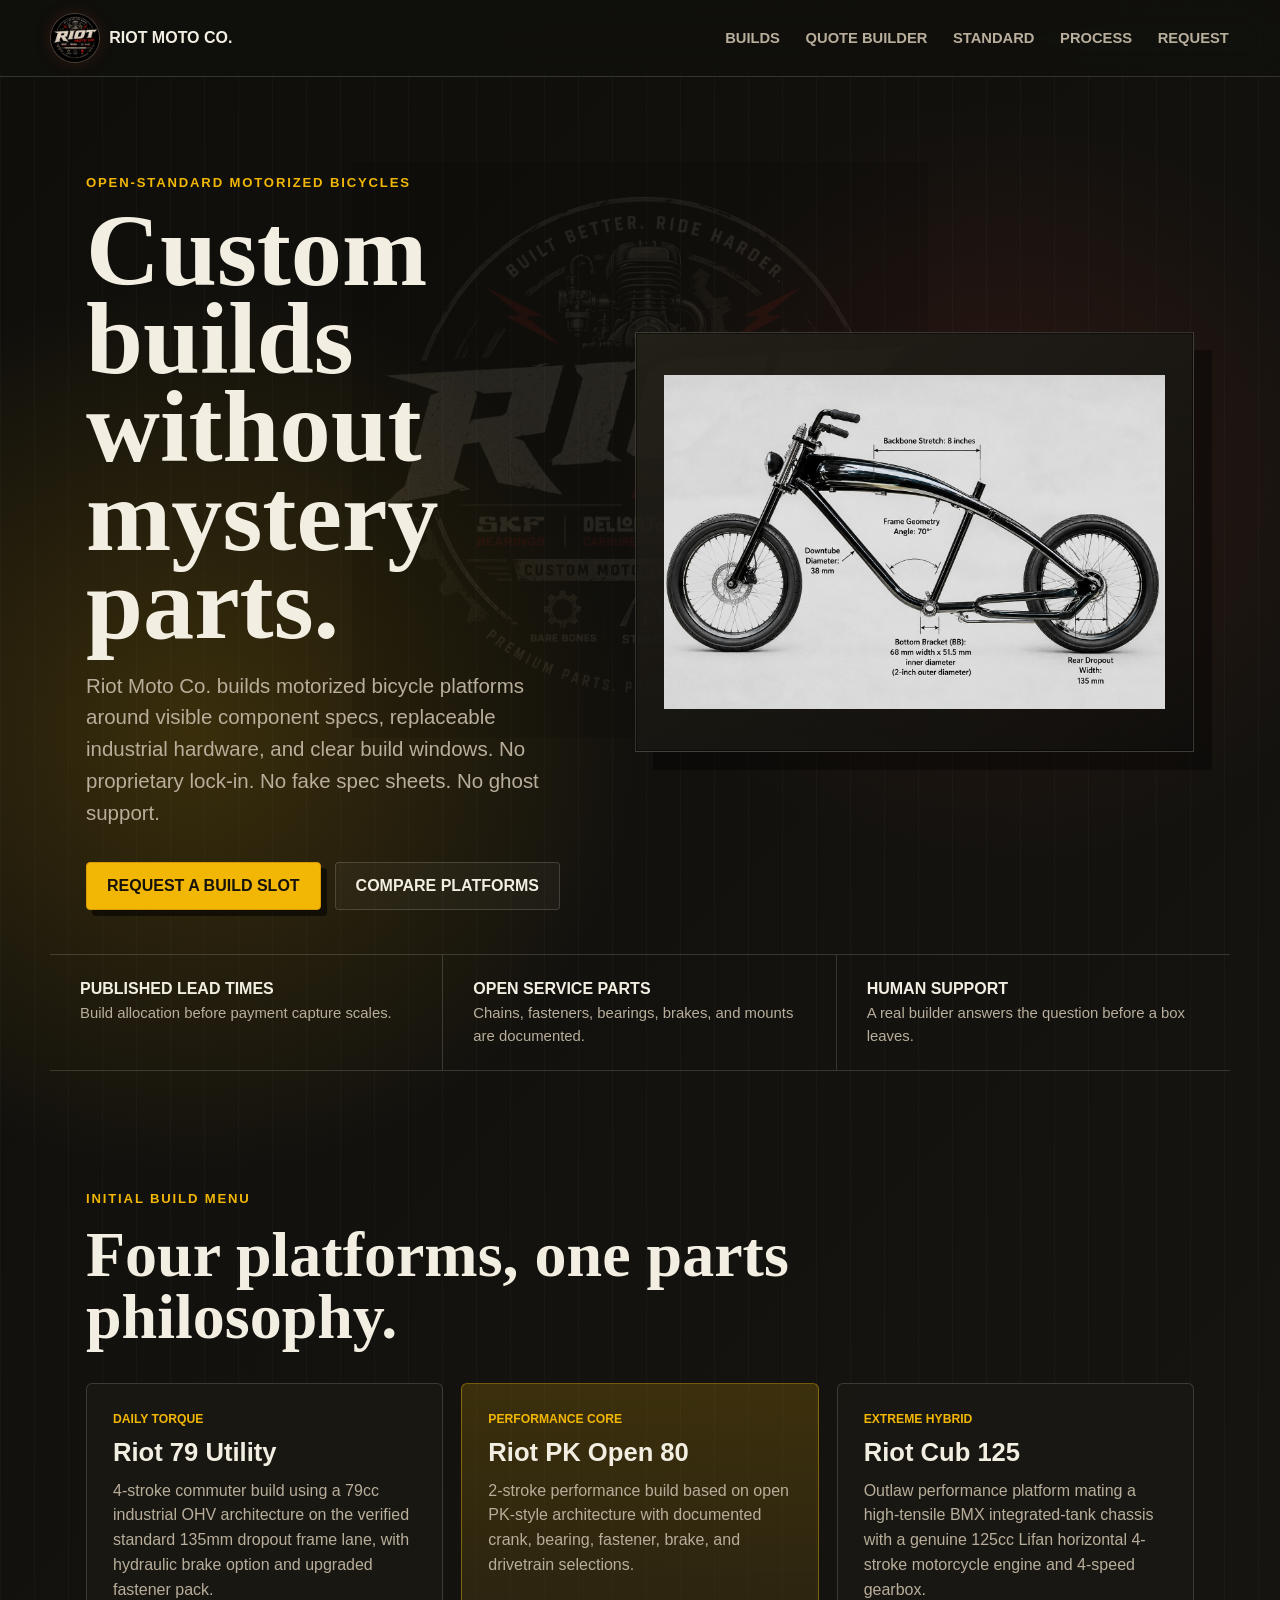
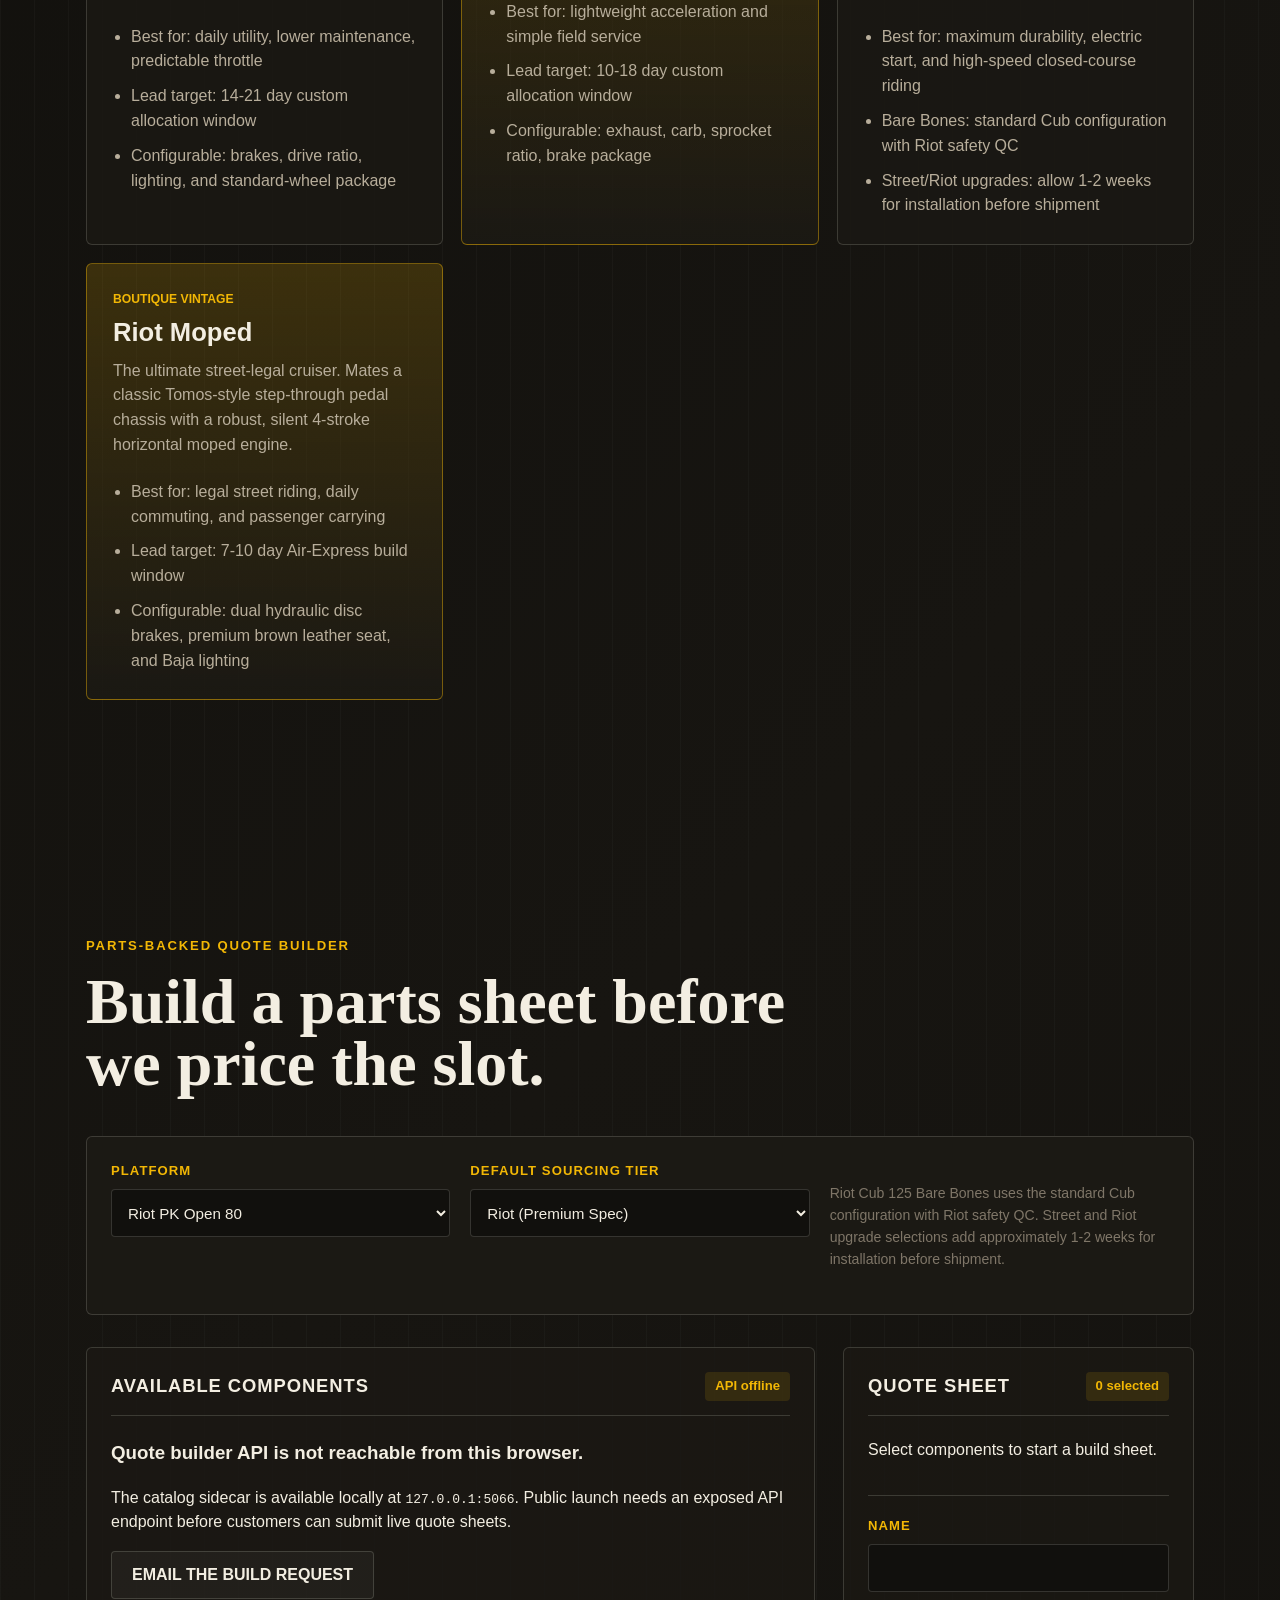
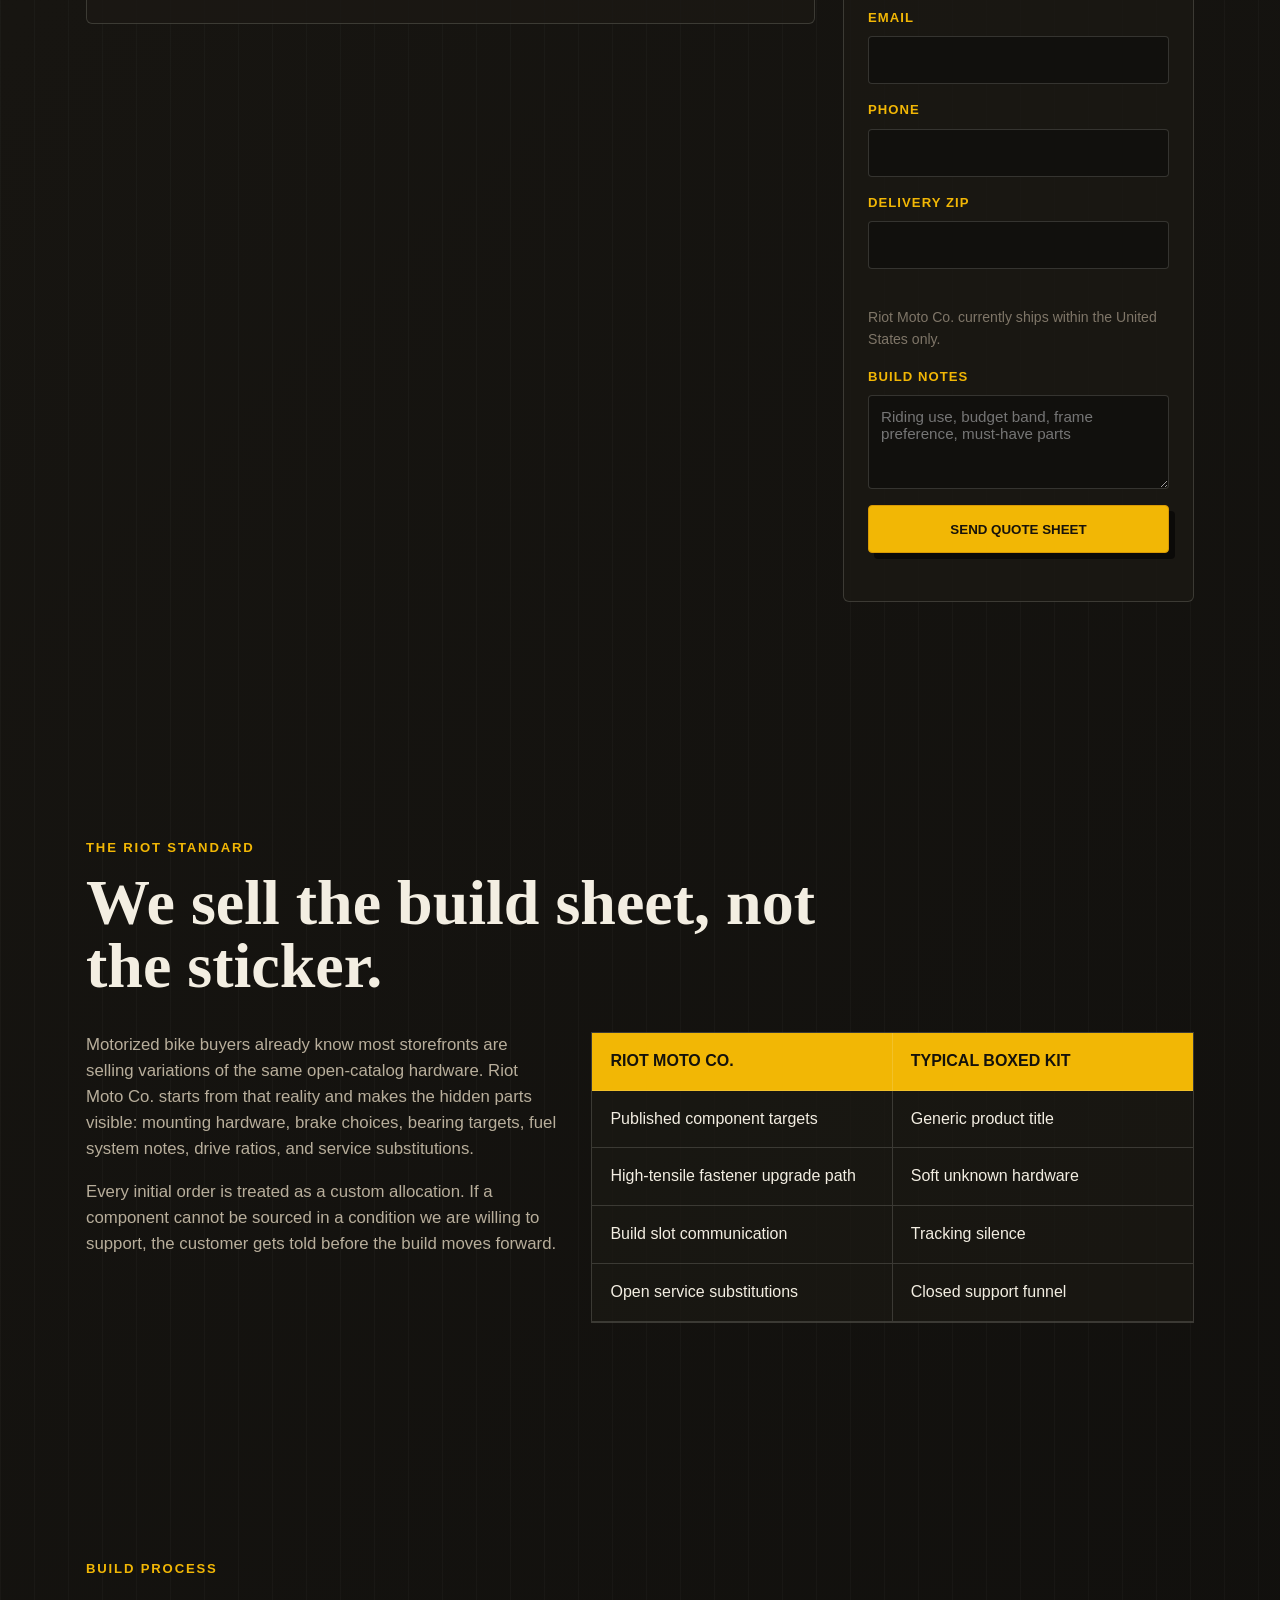
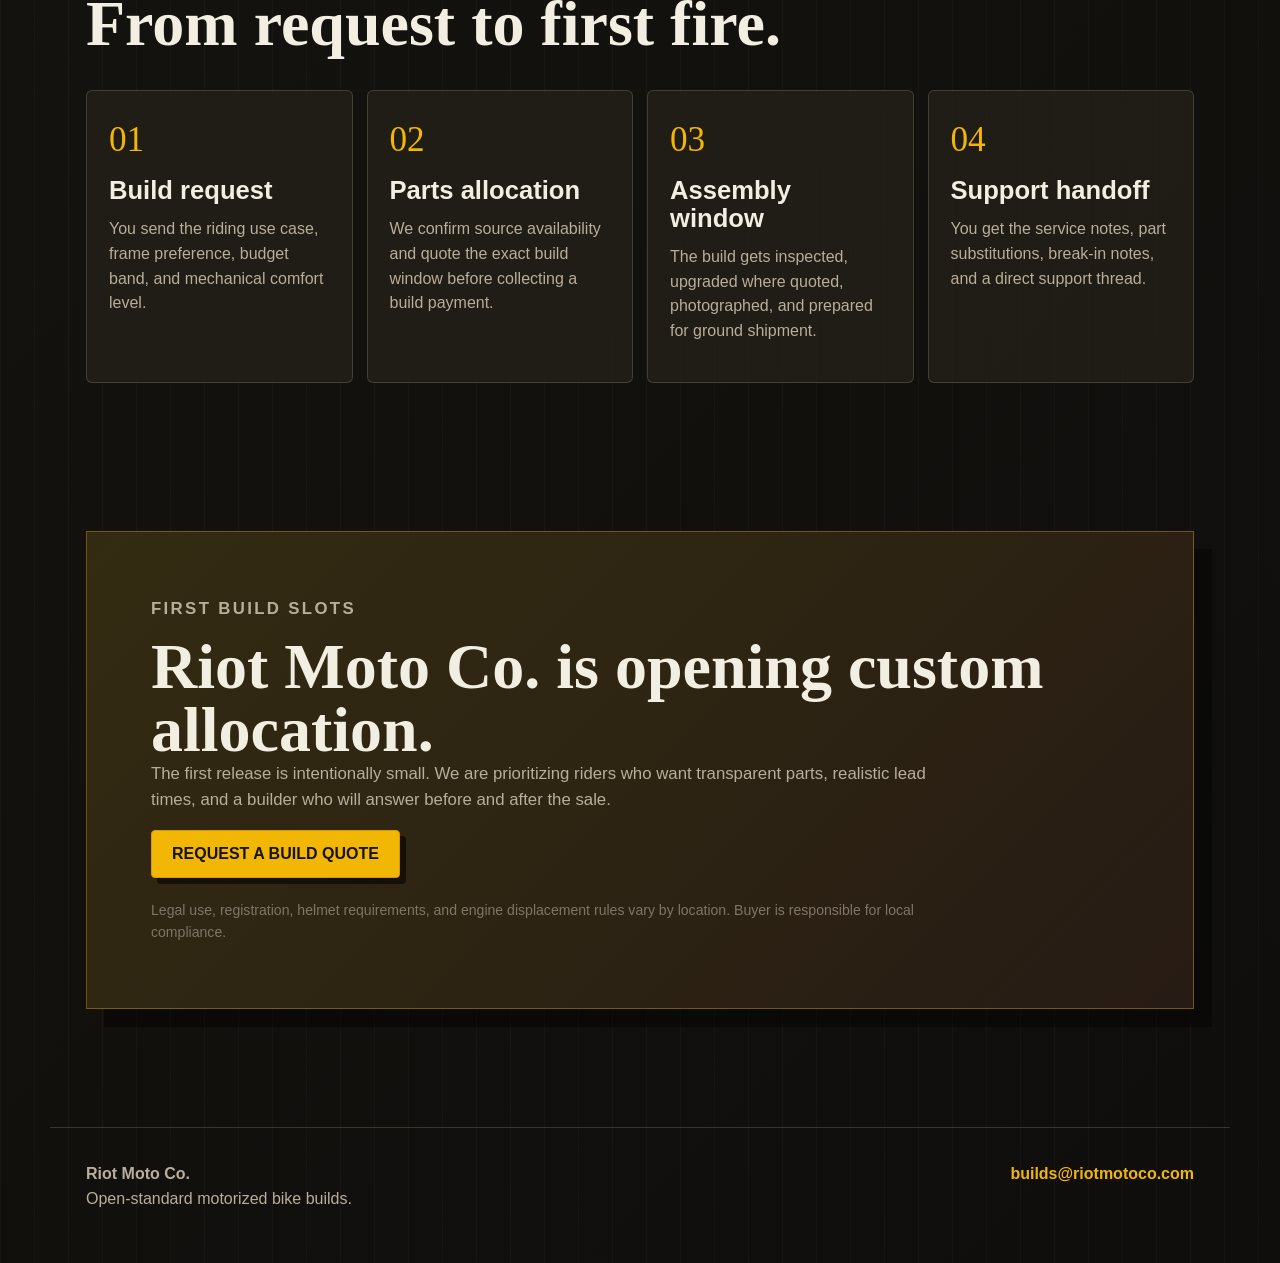
==== commit 4d9f5417: "Update Utility79 standard dropout copy" ====
--- a/index.html
+++ b/index.html
@@ -19,7 +19,7 @@
   <link rel="canonical" href="https://riotmotoco.com">
   <link rel="icon" type="image/png" href="assets/riot-moto-logo-mark.png">
   <link rel="stylesheet" href="styles.css?v=14">
-  <script src="app.js?v=17" defer></script>
+  <script src="app.js?v=19" defer></script>
   <script type="application/ld+json">
   {
     "@context": "https://schema.org",
@@ -51,7 +51,7 @@
           "itemOffered": {
             "@type": "Service",
             "name": "Riot 79 Utility",
-            "description": "4-stroke commuter build using a 79cc industrial OHV architecture on the CDH G4 195mm fat-tire frame lane."
+            "description": "4-stroke commuter build using a 79cc industrial OHV architecture on the standard 135mm dropout frame lane."
           }
         },
         {
@@ -134,11 +134,11 @@
         <article class="build-card">
           <div class="card-topline">Daily torque</div>
           <h3>Riot 79 Utility</h3>
-          <p>4-stroke commuter build using a 79cc industrial OHV architecture on the verified CDH G4 195mm fat-tire frame lane, with hydraulic brake option and upgraded fastener pack.</p>
+          <p>4-stroke commuter build using a 79cc industrial OHV architecture on the verified standard 135mm dropout frame lane, with hydraulic brake option and upgraded fastener pack.</p>
           <ul>
             <li>Best for: daily utility, lower maintenance, predictable throttle</li>
             <li>Lead target: 14-21 day custom allocation window</li>
-            <li>Configurable: brakes, drive ratio, lighting, and fat-tire package</li>
+            <li>Configurable: brakes, drive ratio, lighting, and standard-wheel package</li>
           </ul>
         </article>
 
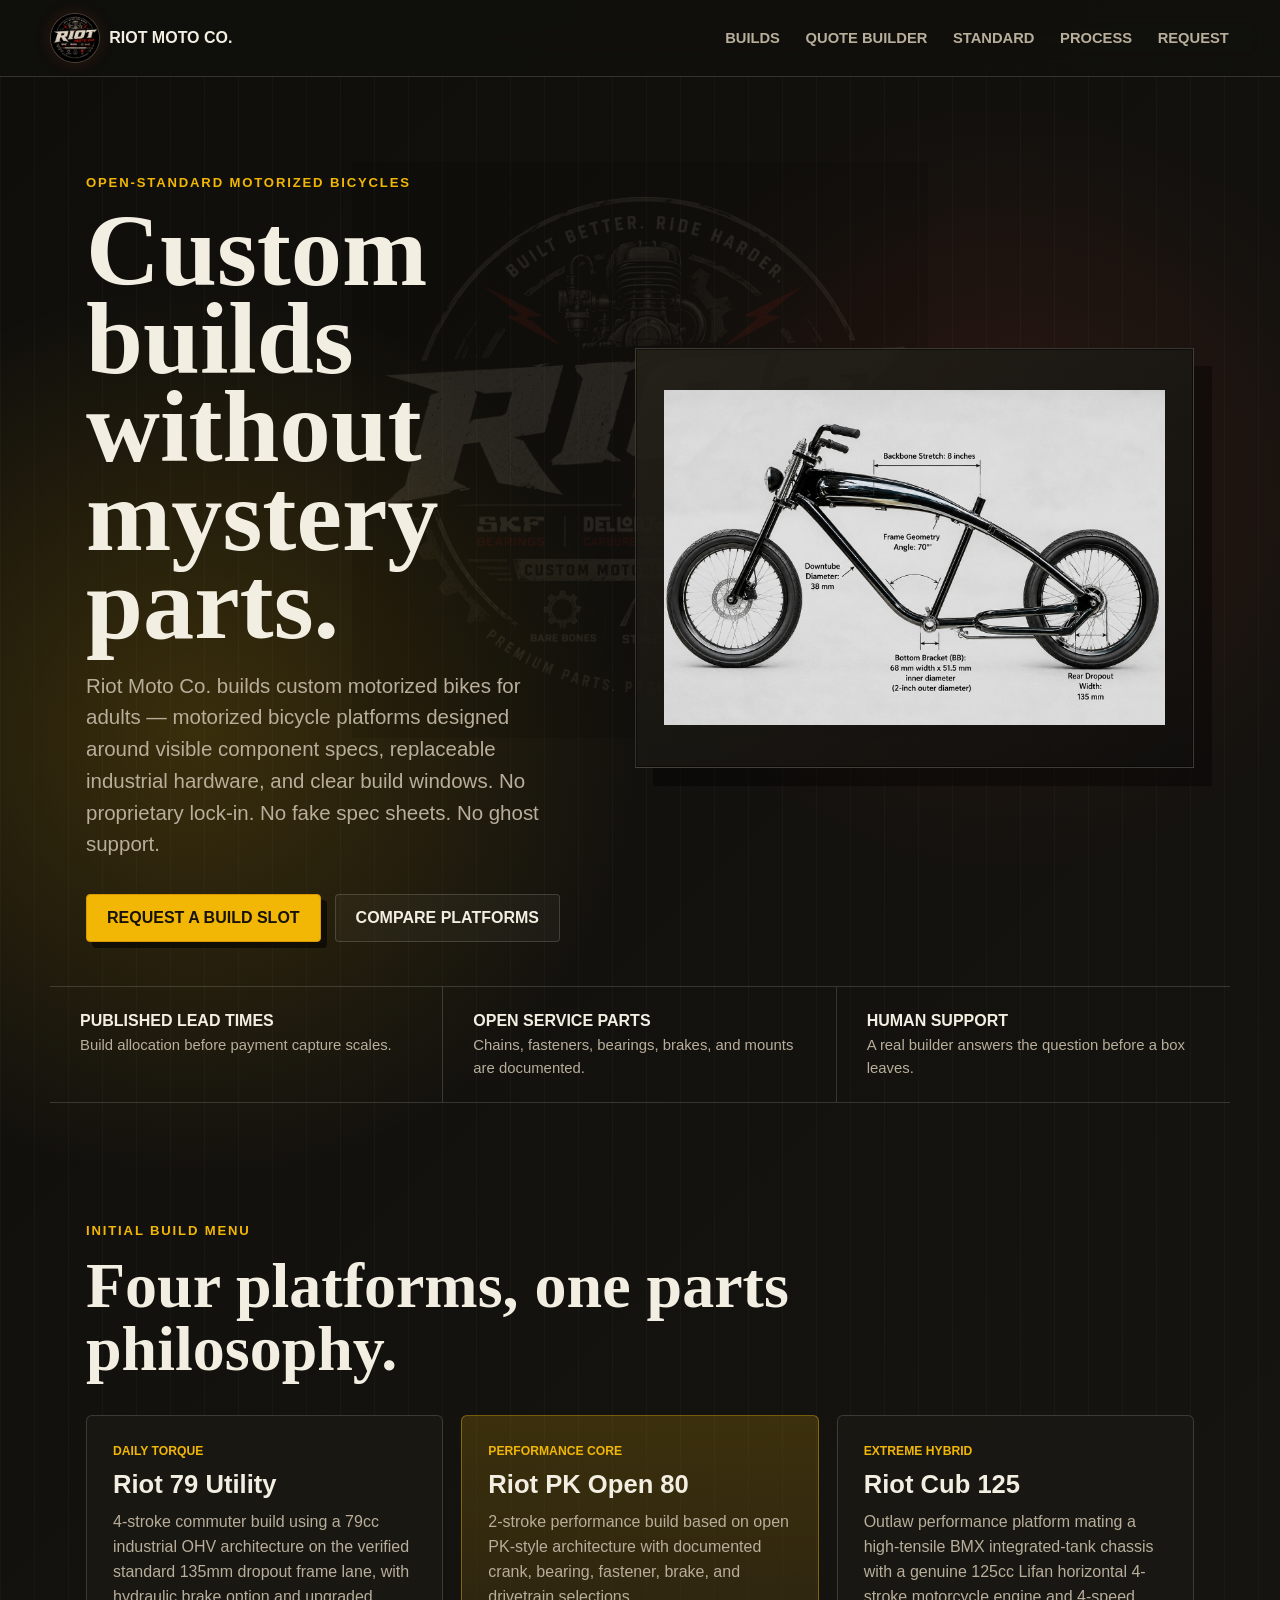
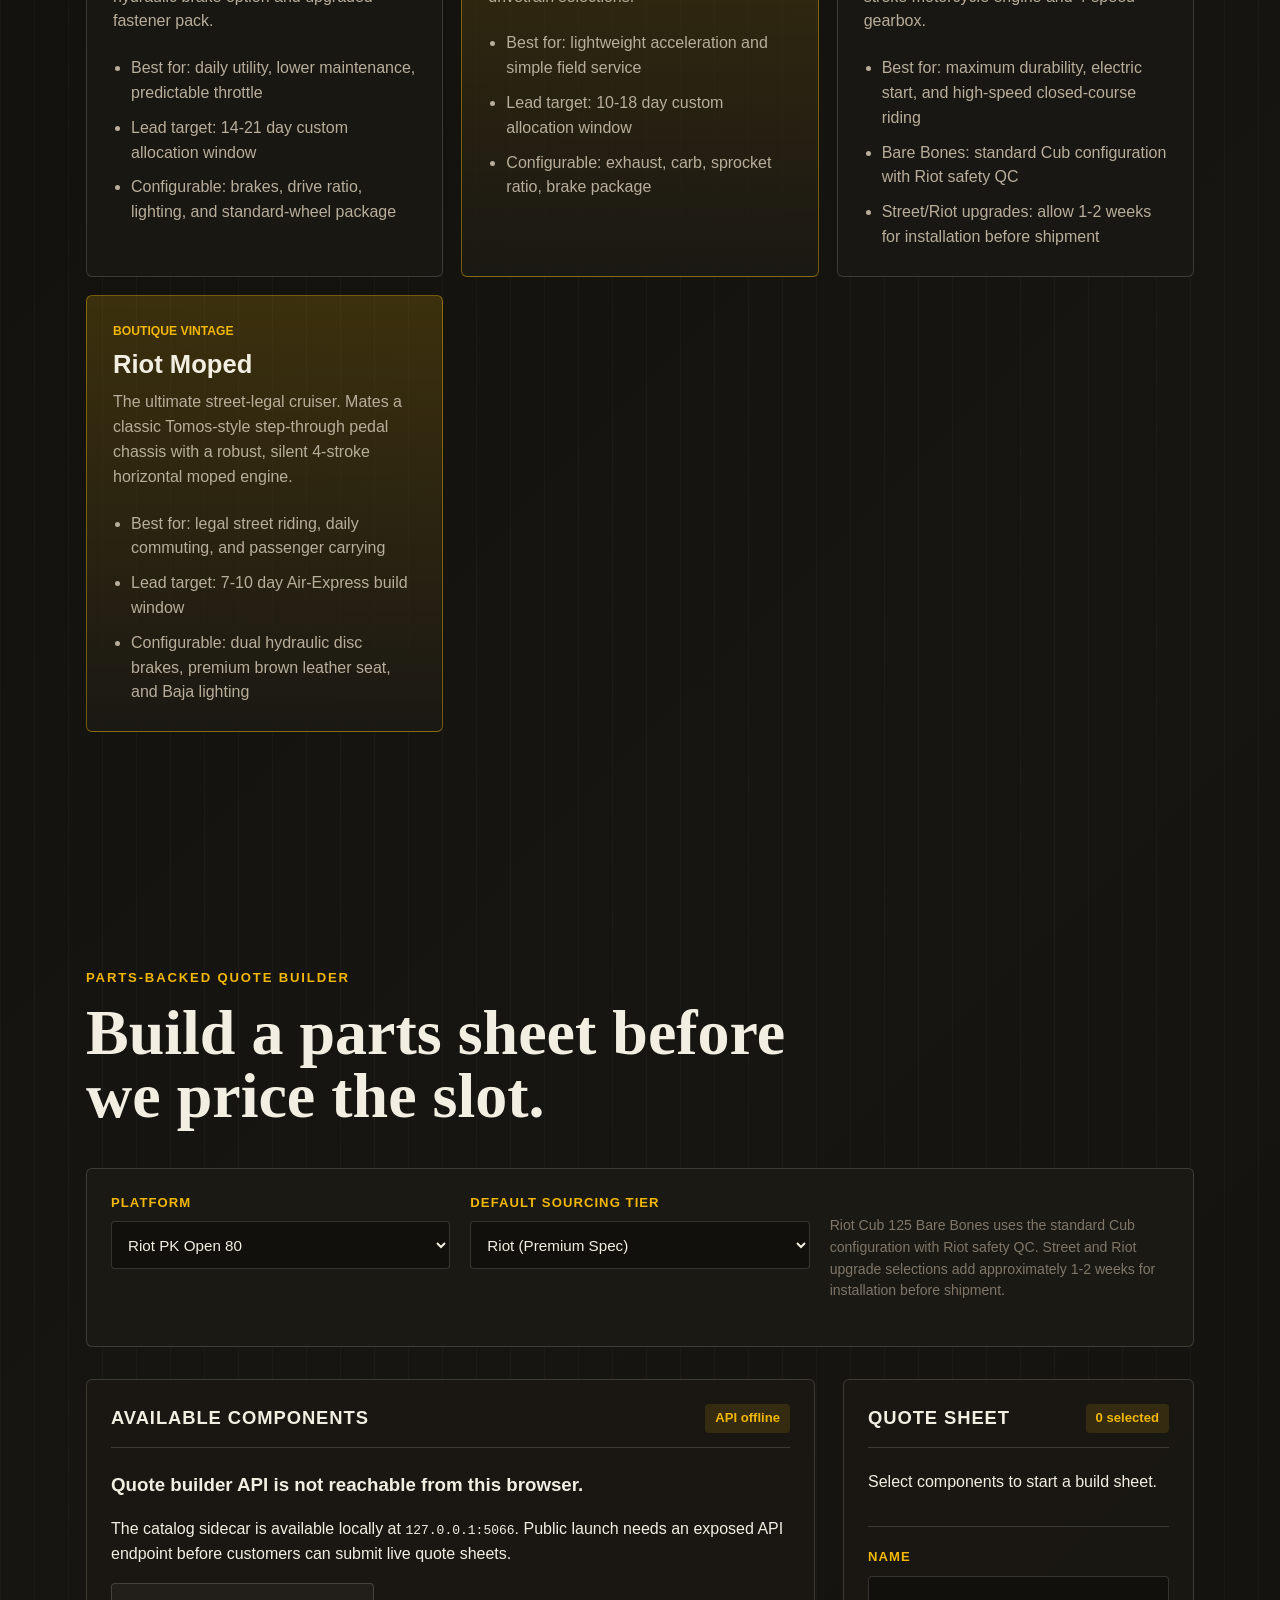
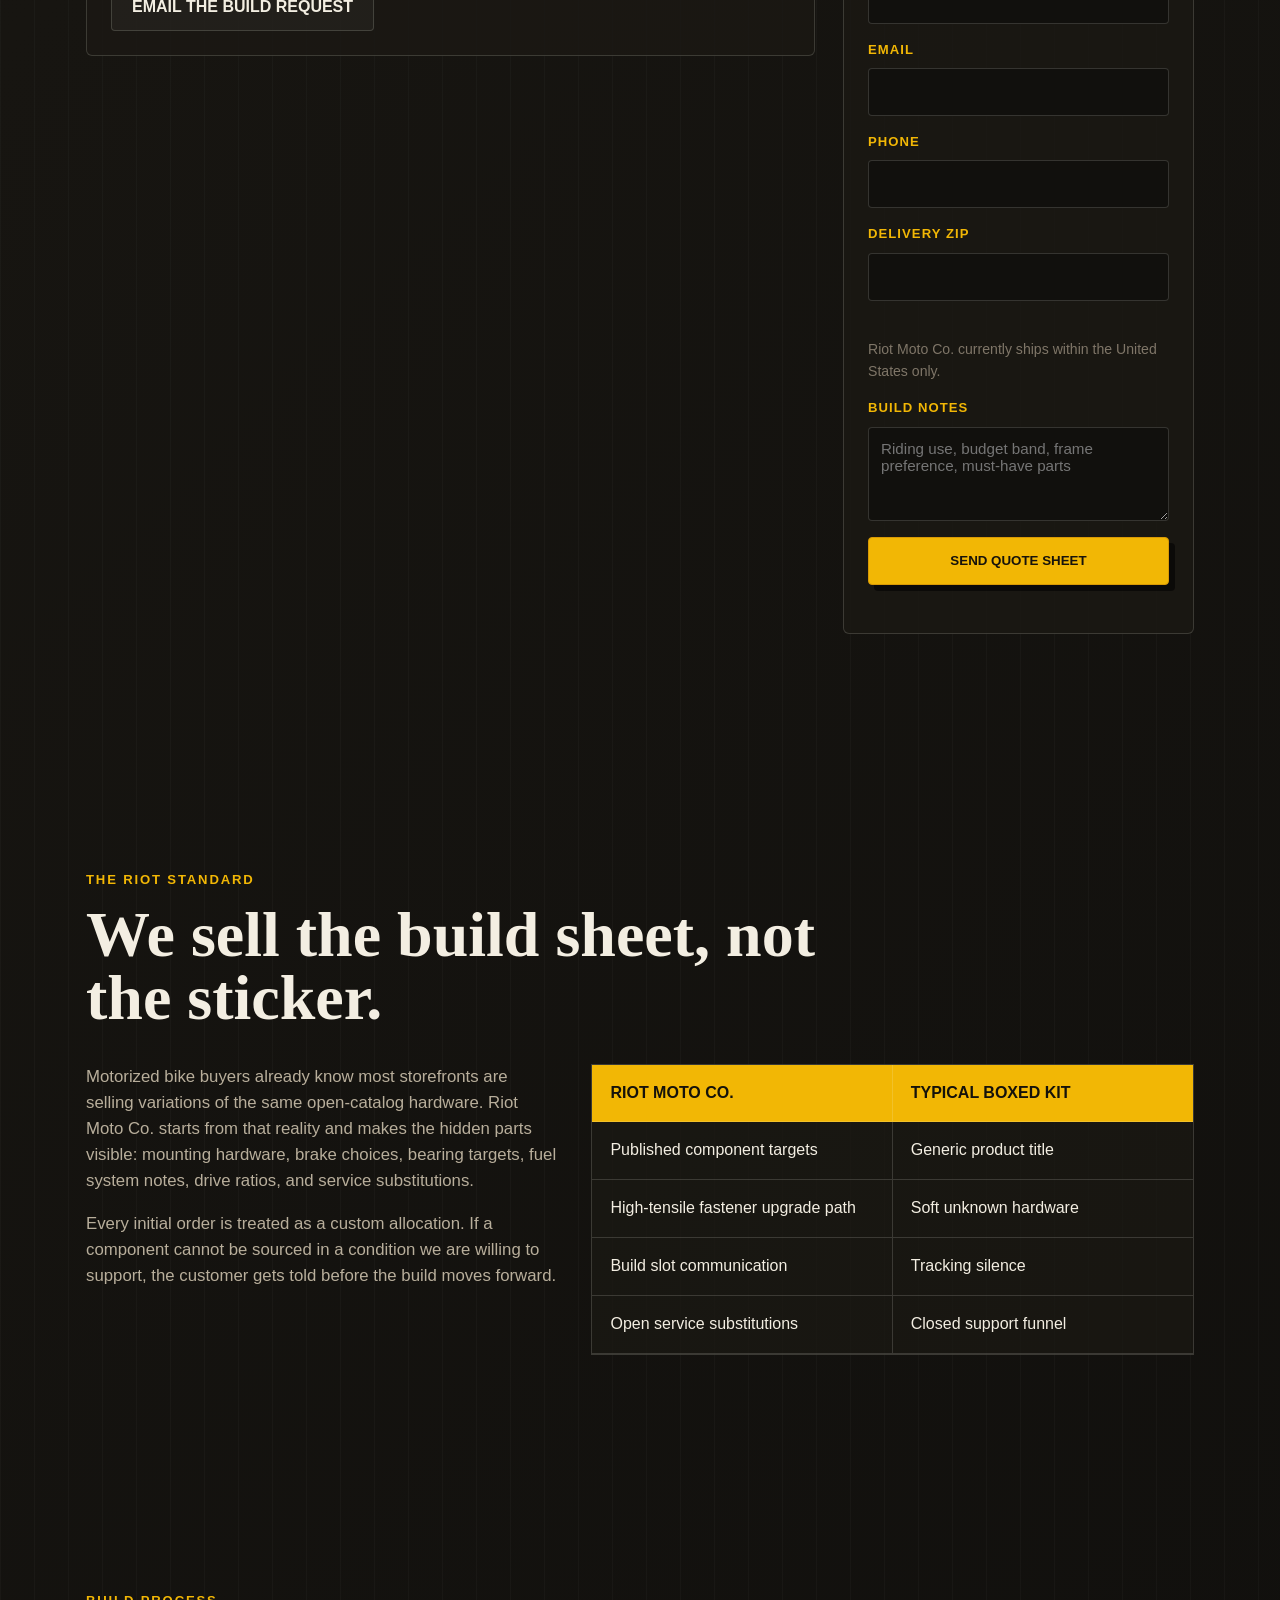
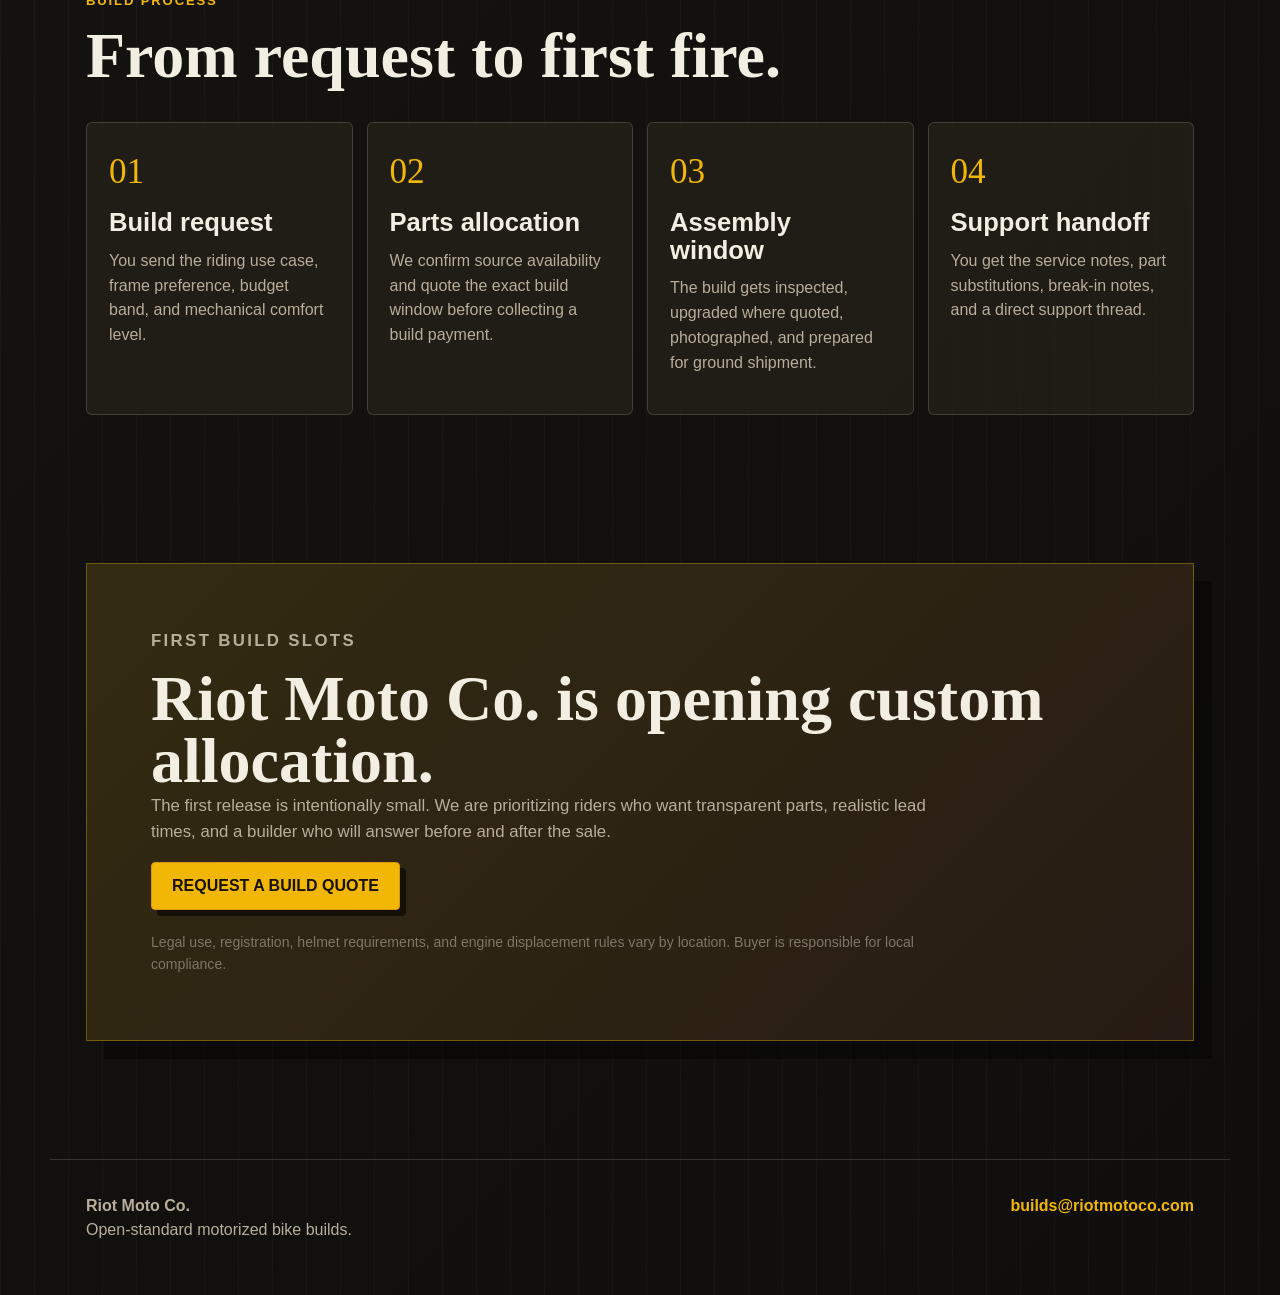
==== commit ee839498: "SEO: target 'motorized bike(s) for adults' in meta, schema, hero copy Weave the highest-volume winna" ====
--- a/index.html
+++ b/index.html
@@ -3,18 +3,28 @@
 <head>
   <meta charset="utf-8">
   <meta name="viewport" content="width=device-width, initial-scale=1">
+  <!-- Google Search Console verification -->
+  <meta name="google-site-verification" content="m0xZINGcdsVHcbKNLifWtOlenPiz1wpaoP_KWTo8dV0">
+  <!-- Google tag (gtag.js) — GA4 property "Riot Moto Co" -->
+  <script async src="https://www.googletagmanager.com/gtag/js?id=G-DM0HMF8MHD"></script>
+  <script>
+    window.dataLayer = window.dataLayer || [];
+    function gtag(){dataLayer.push(arguments);}
+    gtag('js', new Date());
+    gtag('config', 'G-DM0HMF8MHD');
+  </script>
   <title>Riot Moto Co. | Open-Standard Motorized Bike Builds</title>
-  <meta name="description" content="Riot Moto Co. builds open-standard motorized bicycle platforms with transparent parts, high-tensile hardware, and custom build allocation.">
+  <meta name="description" content="Custom motorized bikes for adults, built to order. 2-stroke, 4-stroke & 212cc motorized bicycle platforms with documented parts, real lead times, and real support.">
   <meta name="robots" content="index, follow">
   <meta property="og:type" content="website">
   <meta property="og:site_name" content="Riot Moto Co.">
   <meta property="og:title" content="Riot Moto Co. | Open-Standard Motorized Bike Builds">
-  <meta property="og:description" content="Built to order. Open-standard parts. Clear lead times. Real support.">
+  <meta property="og:description" content="Custom motorized bikes built to order. Open-standard parts, clear lead times, real support.">
   <meta property="og:url" content="https://riotmotoco.com">
   <meta property="og:image" content="https://riotmotoco.com/assets/riot-moto-logo.png">
   <meta name="twitter:card" content="summary_large_image">
   <meta name="twitter:title" content="Riot Moto Co. | Open-Standard Motorized Bike Builds">
-  <meta name="twitter:description" content="Custom motorized bicycle platforms with transparent parts, high-tensile hardware, and clear build allocation.">
+  <meta name="twitter:description" content="Custom motorized bikes for adults — open-standard motorized bicycle platforms with documented parts and clear lead times.">
   <meta name="twitter:image" content="https://riotmotoco.com/assets/riot-moto-logo.png">
   <link rel="canonical" href="https://riotmotoco.com">
   <link rel="icon" type="image/png" href="assets/riot-moto-logo-mark.png">
@@ -28,7 +38,7 @@
     "image": "https://riotmotoco.com/assets/riot-moto-logo.png",
     "url": "https://riotmotoco.com",
     "email": "builds@riotmotoco.com",
-    "description": "Riot Moto Co. builds custom, open-standard motorized bicycle platforms with transparent parts, high-tensile hardware, and clear build allocation.",
+    "description": "Riot Moto Co. builds custom motorized bikes for adults — open-standard motorized bicycle platforms with transparent parts, high-tensile hardware, and clear build allocation.",
     "priceRange": "$$",
     "address": {
       "@type": "PostalAddress",
@@ -96,9 +106,9 @@
         <p class="eyebrow">Open-standard motorized bicycles</p>
         <h1 id="hero-title">Custom builds without mystery parts.</h1>
         <p class="hero-lede">
-          Riot Moto Co. builds motorized bicycle platforms around visible component specs,
-          replaceable industrial hardware, and clear build windows. No proprietary lock-in.
-          No fake spec sheets. No ghost support.
+          Riot Moto Co. builds custom motorized bikes for adults — motorized bicycle platforms
+          designed around visible component specs, replaceable industrial hardware, and clear
+          build windows. No proprietary lock-in. No fake spec sheets. No ghost support.
         </p>
         <div class="hero-actions">
           <a class="button primary" href="#request">Request a build slot</a>
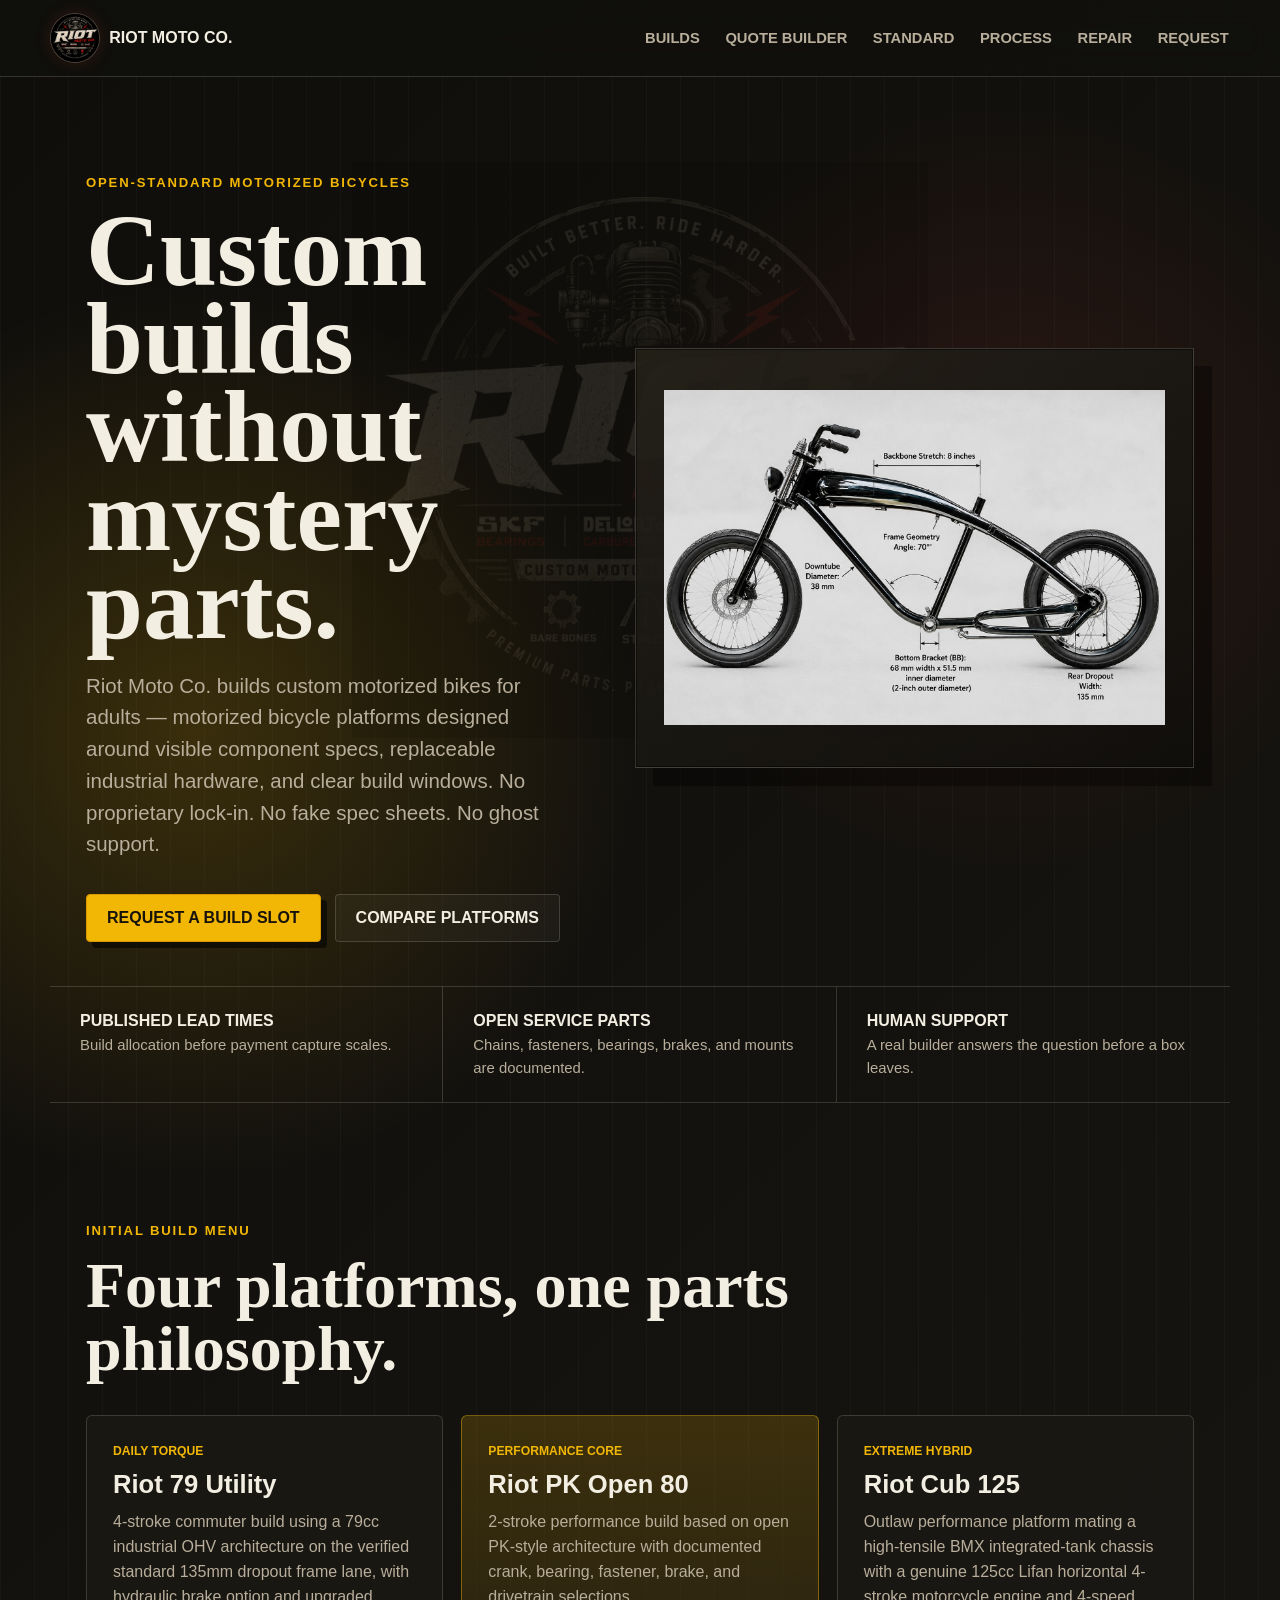
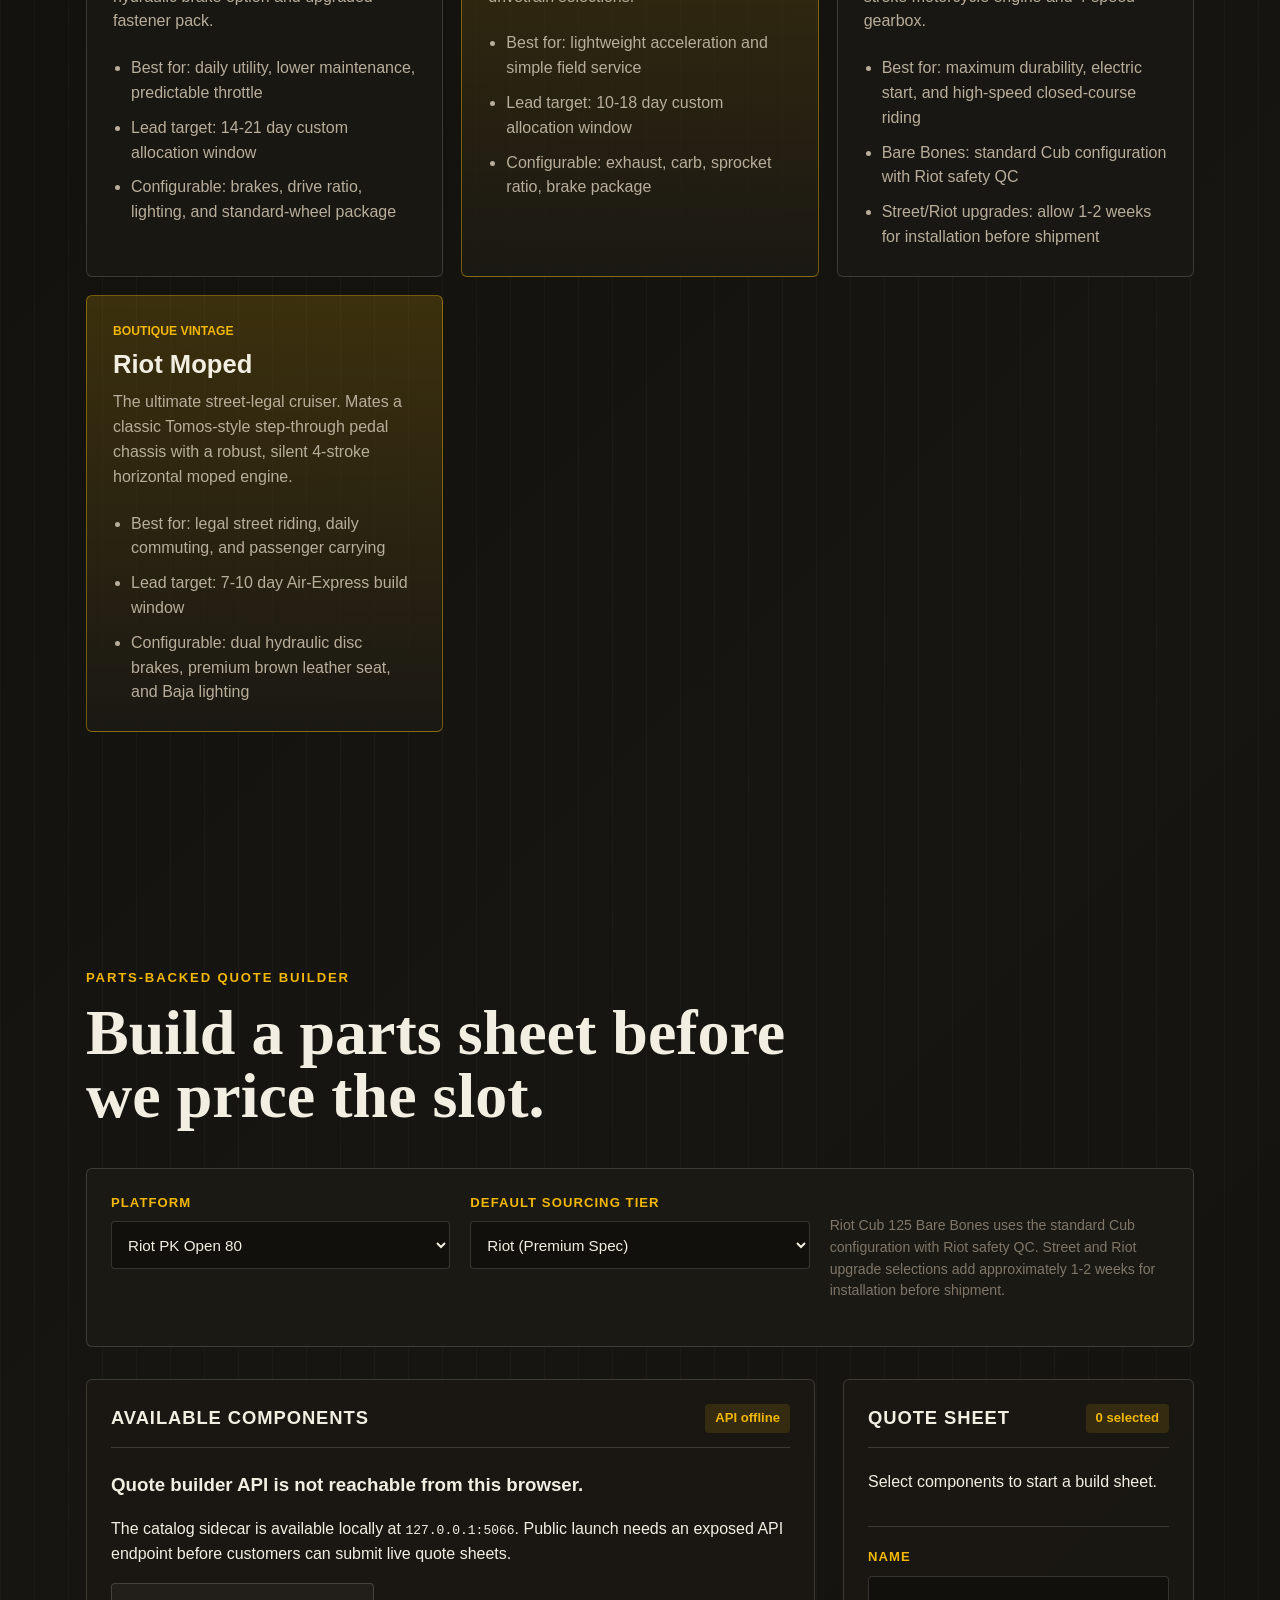
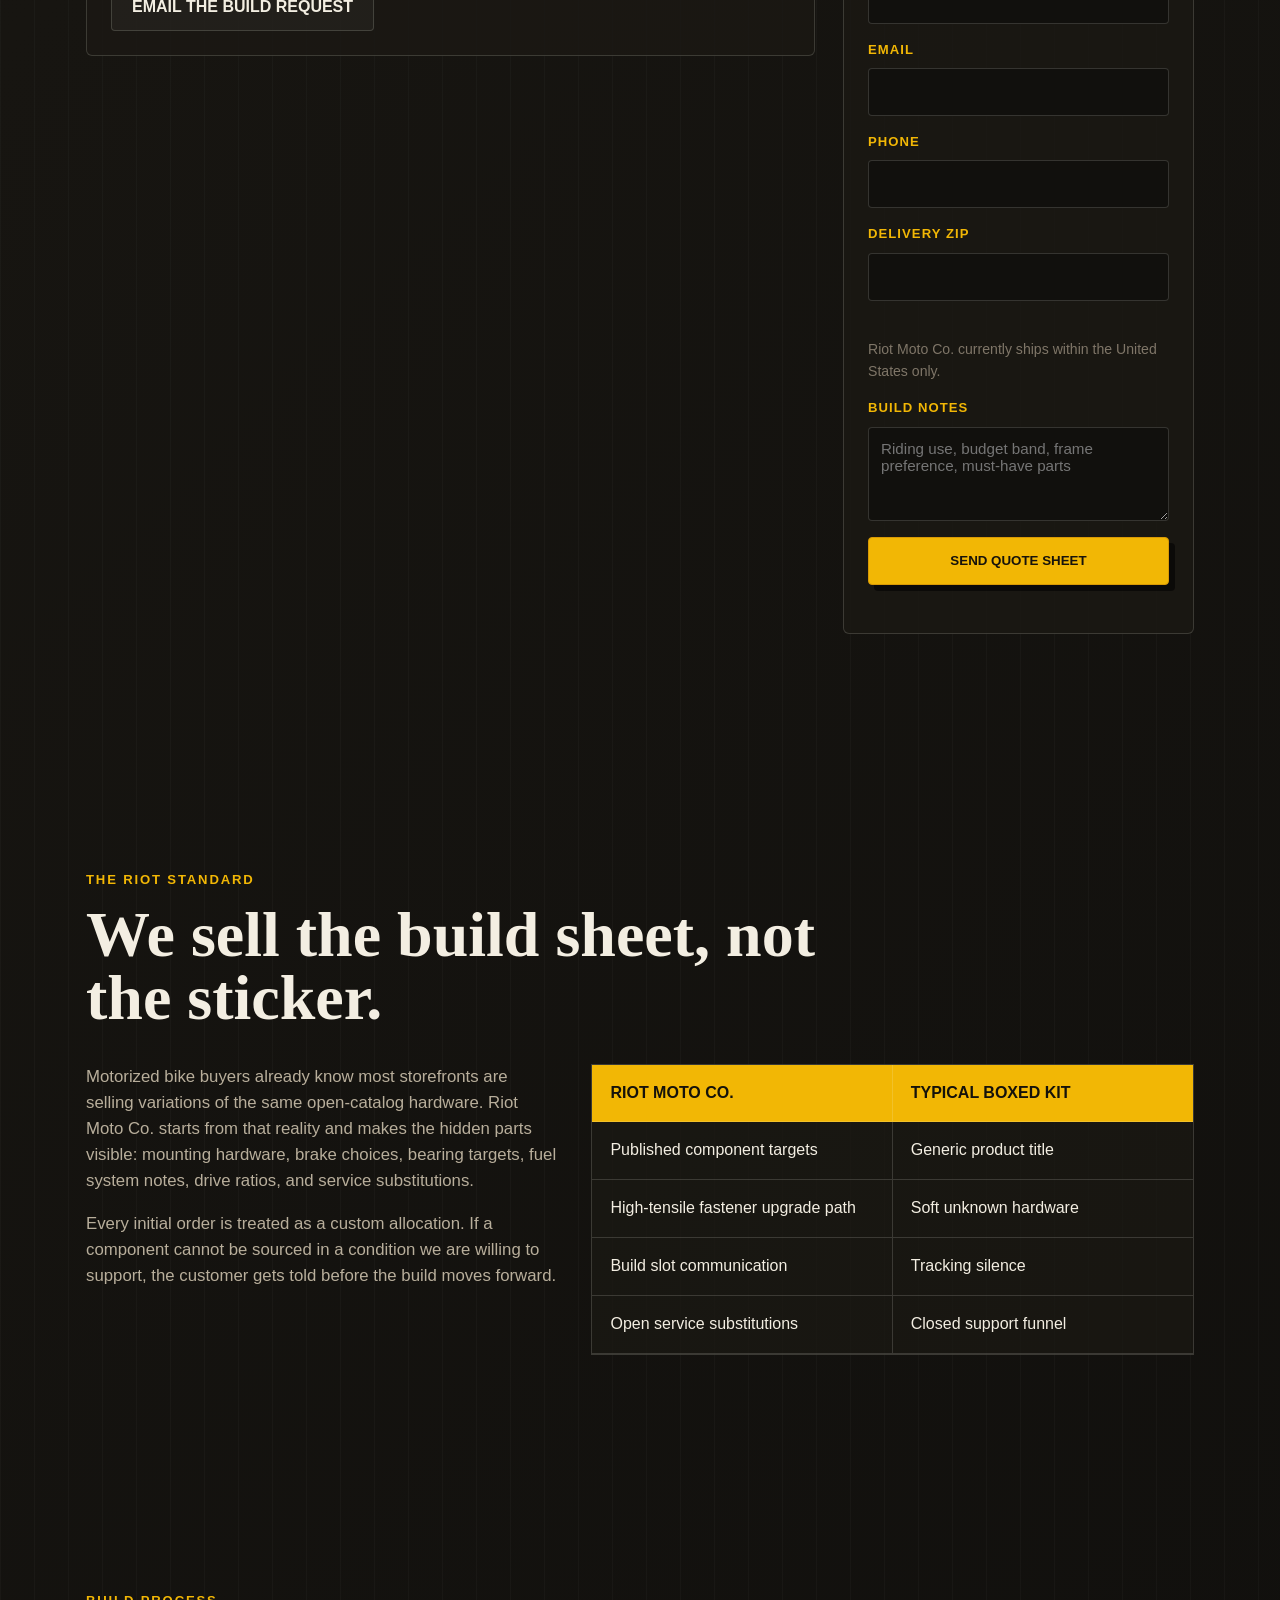
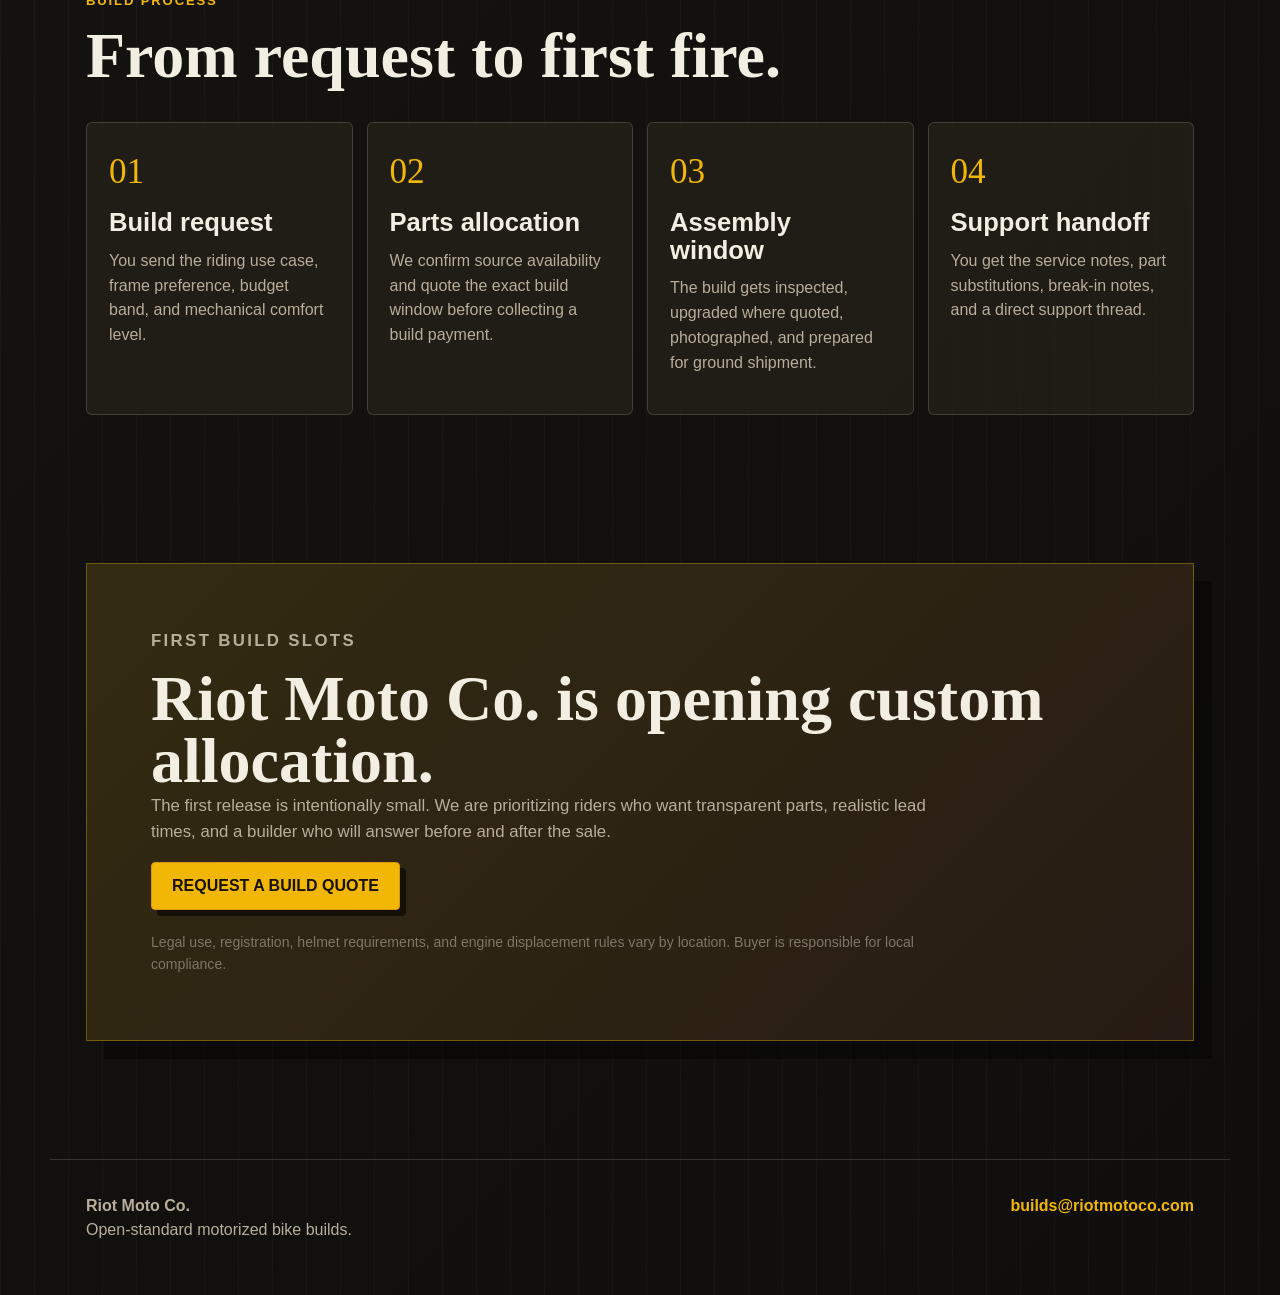
==== commit 4c67d8e5: "Add small engine repair & restoration page New /repair/ page for the Forest City, IA small engine sh" ====
--- a/index.html
+++ b/index.html
@@ -96,6 +96,7 @@
       <a href="#quote-builder">Quote Builder</a>
       <a href="#standard">Standard</a>
       <a href="#process">Process</a>
+      <a href="repair/">Repair</a>
       <a href="#request">Request</a>
     </nav>
   </header>
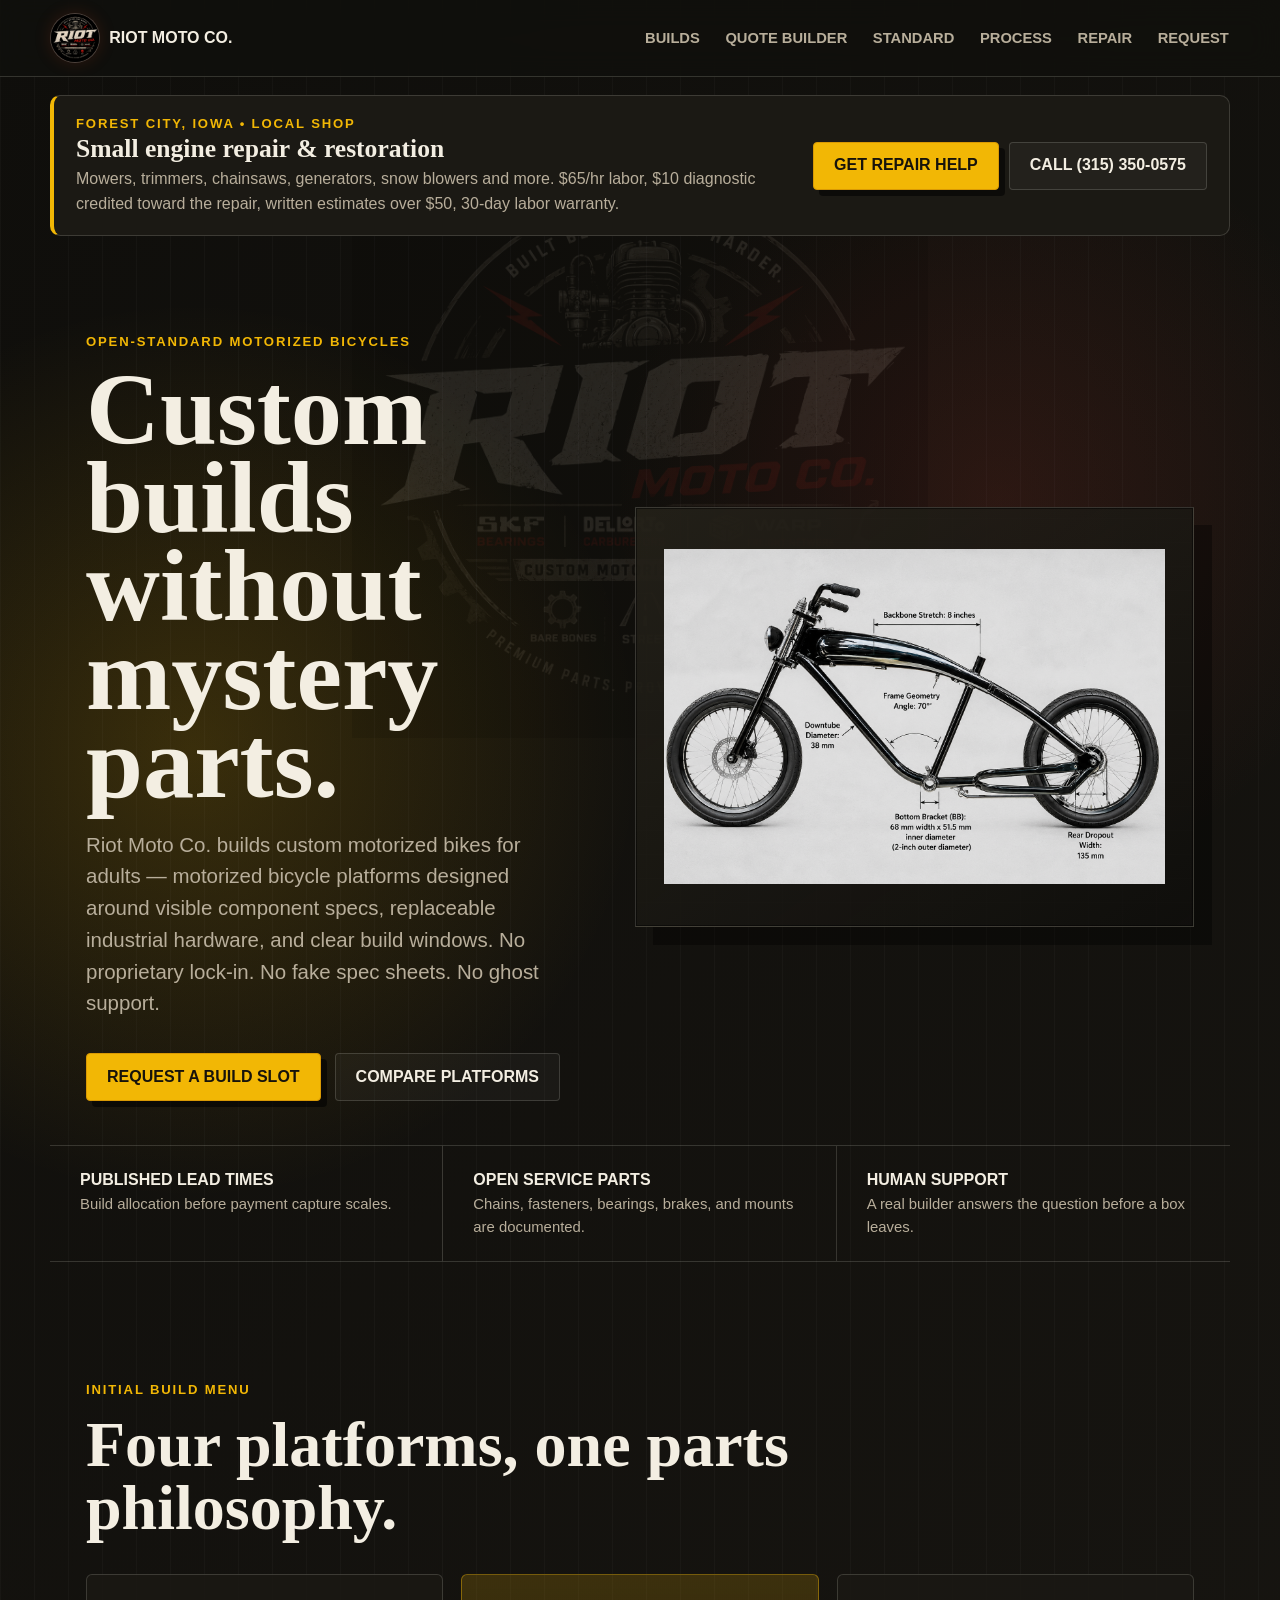
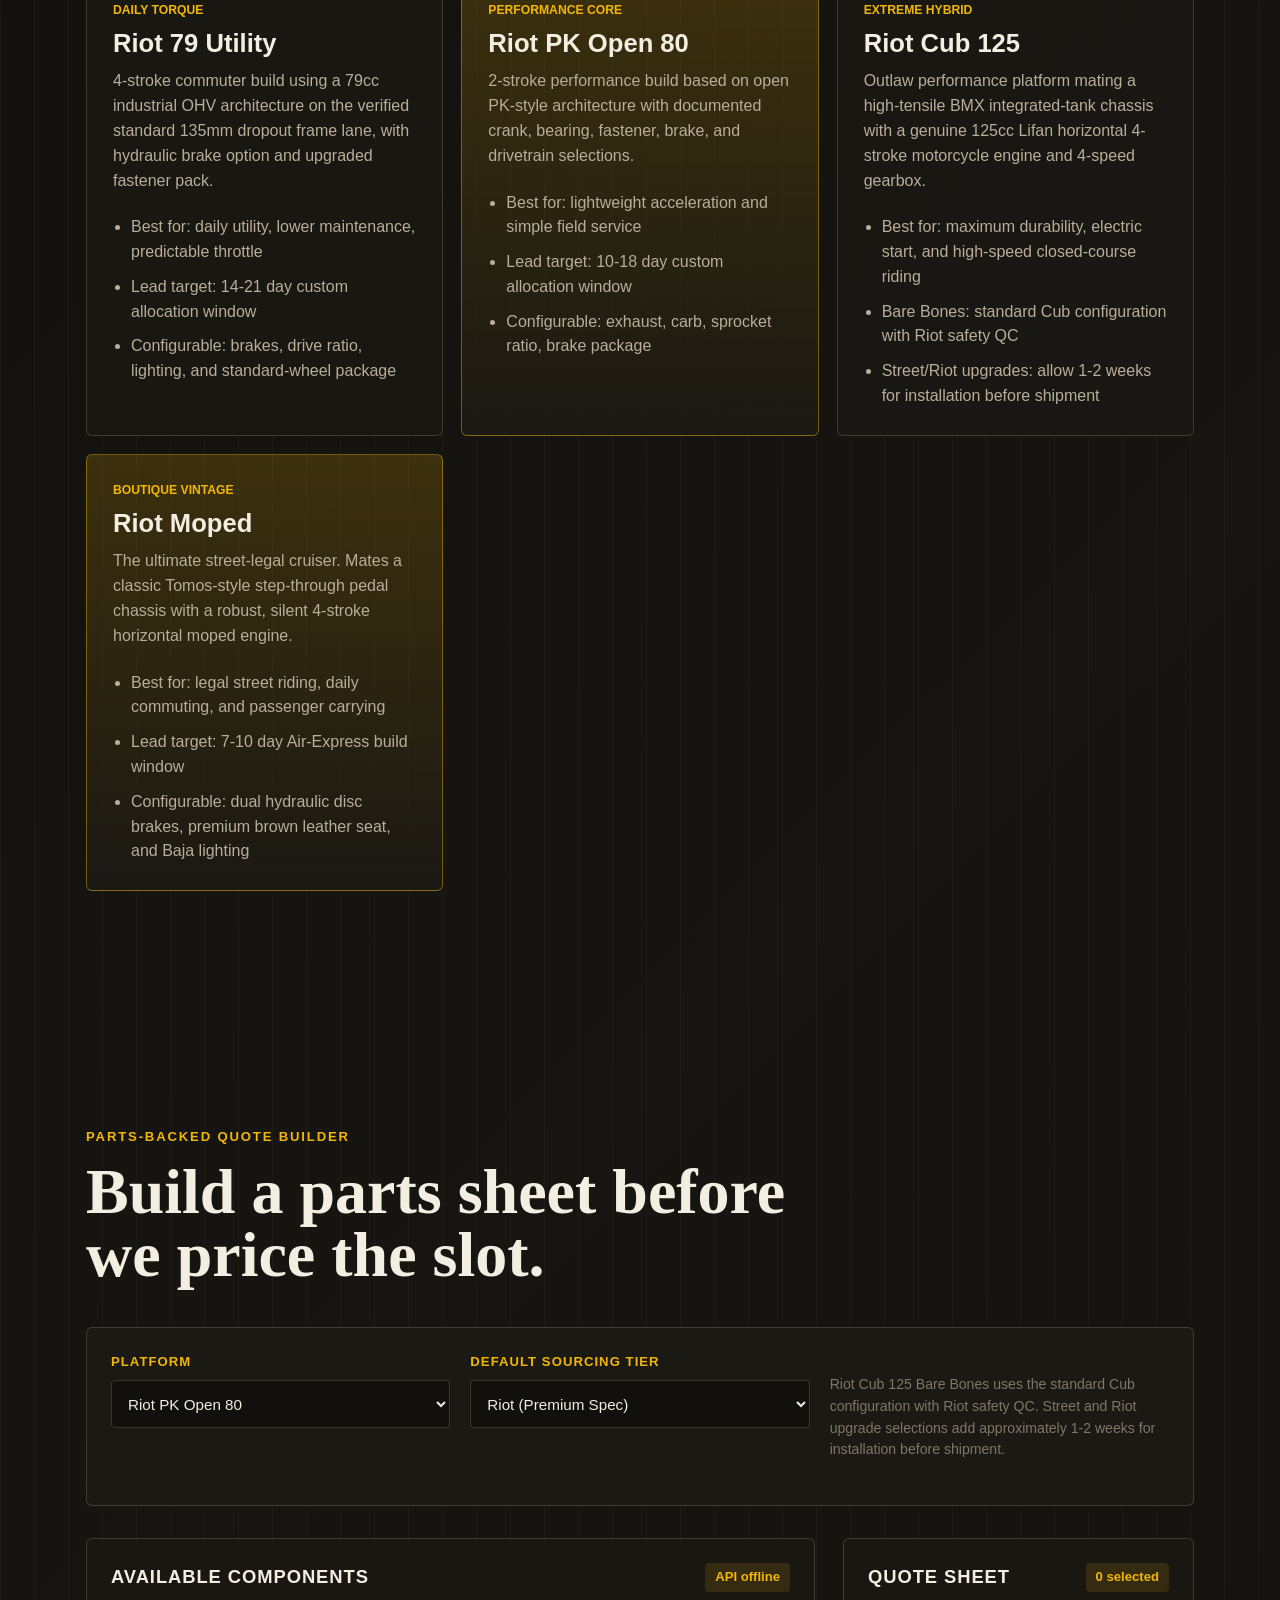
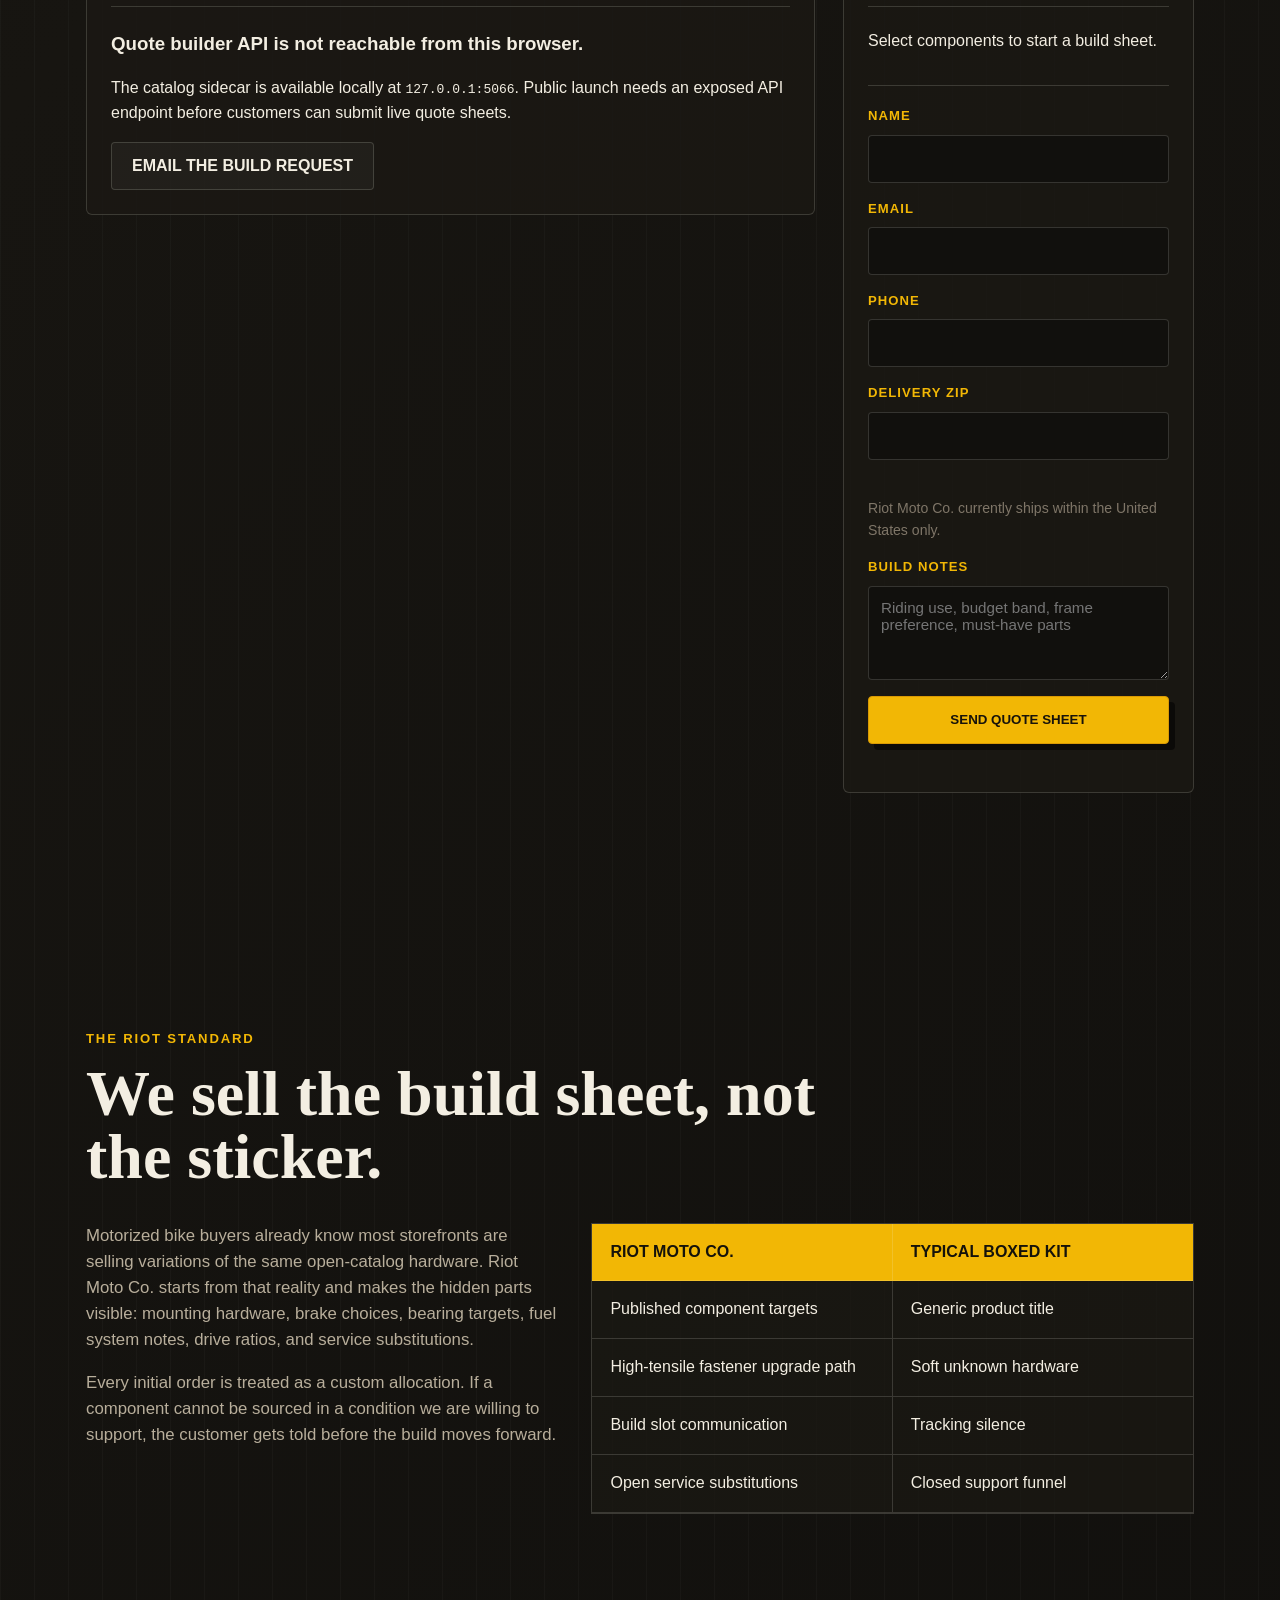
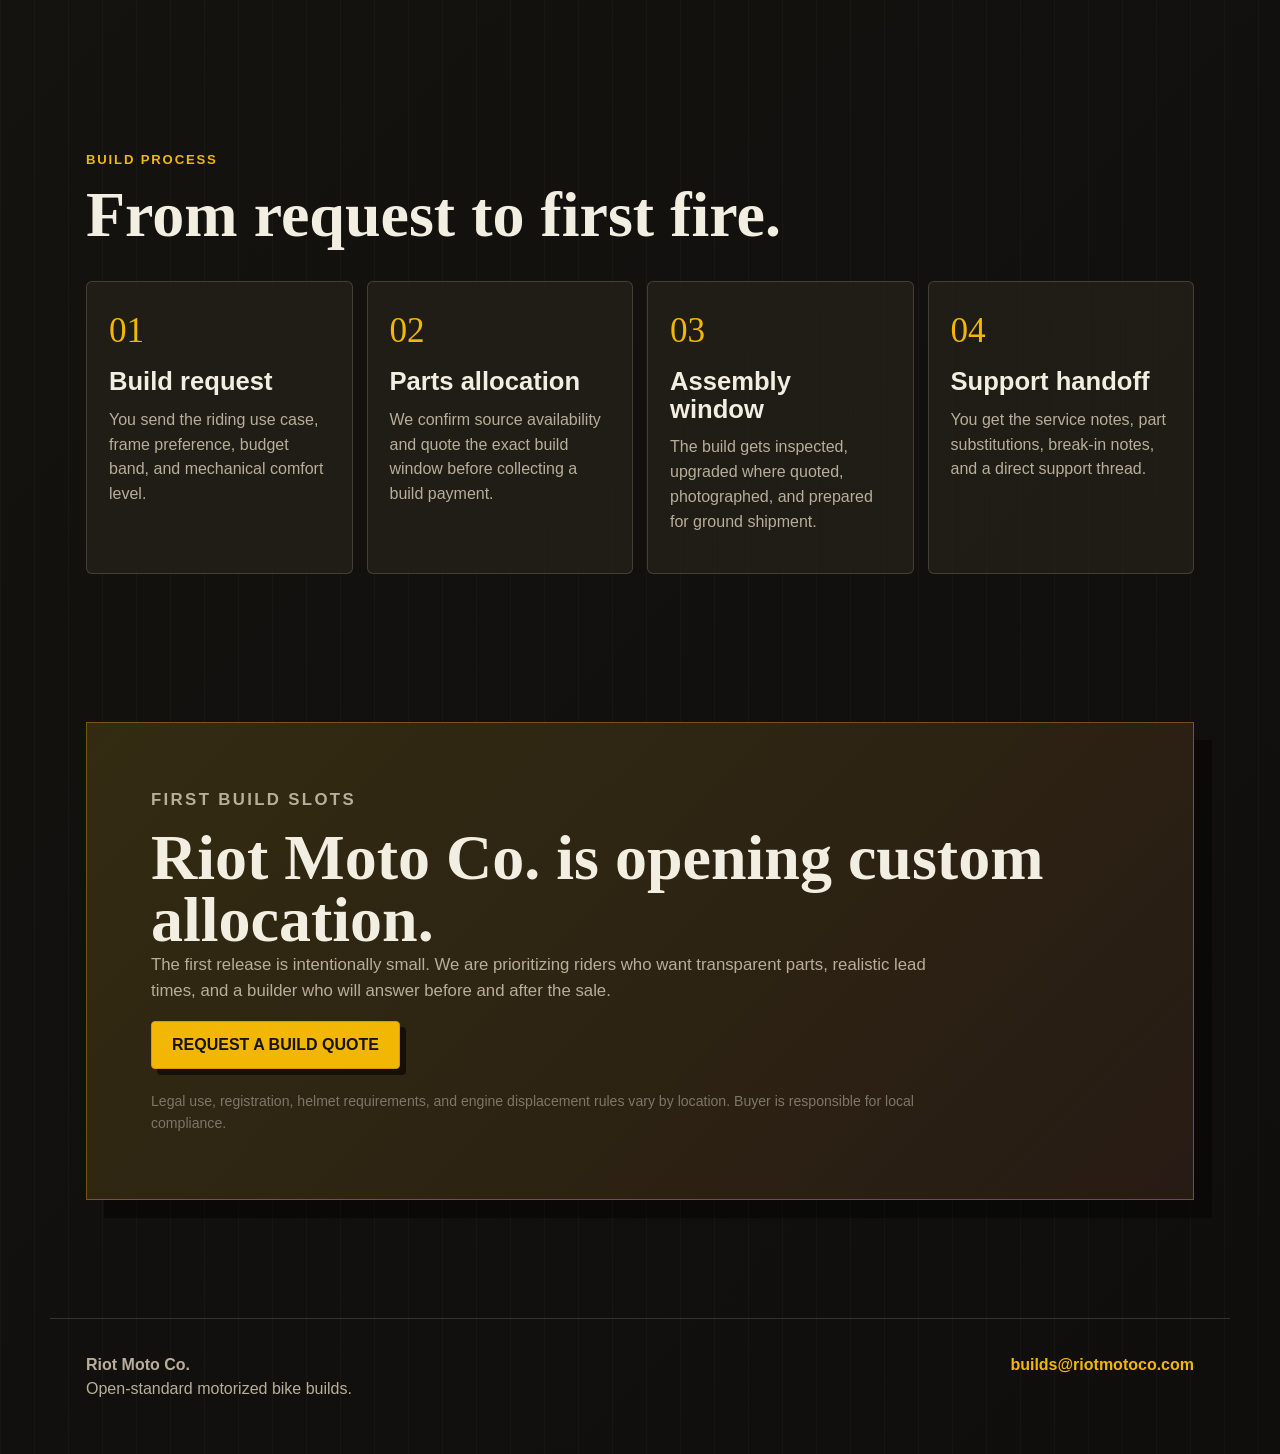
==== commit 715c92ae: "Homepage: local small engine repair banner at the top (repair link + call button) Analytics Oct 27-N" ====
--- a/index.html
+++ b/index.html
@@ -102,6 +102,18 @@
   </header>
 
   <main id="top">
+    <section class="repair-callout" aria-labelledby="repair-callout-title">
+      <div class="repair-callout-copy">
+        <p class="eyebrow">Forest City, Iowa &bull; Local shop</p>
+        <h2 id="repair-callout-title">Small engine repair &amp; restoration</h2>
+        <p>Mowers, trimmers, chainsaws, generators, snow blowers and more. $65/hr labor, $10 diagnostic credited toward the repair, written estimates over $50, 30-day labor warranty.</p>
+      </div>
+      <div class="repair-callout-actions">
+        <a class="button primary" href="repair/">Get repair help</a>
+        <a class="button ghost" href="tel:+13153500575">Call (315) 350-0575</a>
+      </div>
+    </section>
+
     <section class="hero" aria-labelledby="hero-title">
       <div class="hero-copy">
         <p class="eyebrow">Open-standard motorized bicycles</p>
--- a/styles.css
+++ b/styles.css
@@ -1238,3 +1238,29 @@
     justify-content: flex-start;
   }
 }
+
+/* Local repair banner at the top of the homepage (2026-11-23): repair is the shop's day-to-day work,
+   and visitors searching for it landed on the custom-build pitch and left. */
+.repair-callout {
+  max-width: var(--max);
+  margin: 18px auto 0;
+  padding: 18px 22px;
+  display: flex;
+  flex-wrap: wrap;
+  align-items: center;
+  justify-content: space-between;
+  gap: 16px 28px;
+  background: var(--panel);
+  border: 1px solid var(--line);
+  border-left: 4px solid var(--yellow);
+  border-radius: 10px;
+}
+.repair-callout-copy { flex: 1 1 380px; min-width: 0; }
+.repair-callout h2 { margin: 2px 0 6px; font-size: clamp(1.25rem, 2.4vw, 1.6rem); }
+.repair-callout p { margin: 0; color: var(--muted); }
+.repair-callout .eyebrow { color: var(--yellow); }
+.repair-callout-actions { display: flex; flex-wrap: wrap; gap: 10px; }
+@media (max-width: 640px) {
+  .repair-callout { margin: 12px 12px 0; padding: 16px; }
+  .repair-callout-actions .button { flex: 1 1 100%; text-align: center; }
+}
